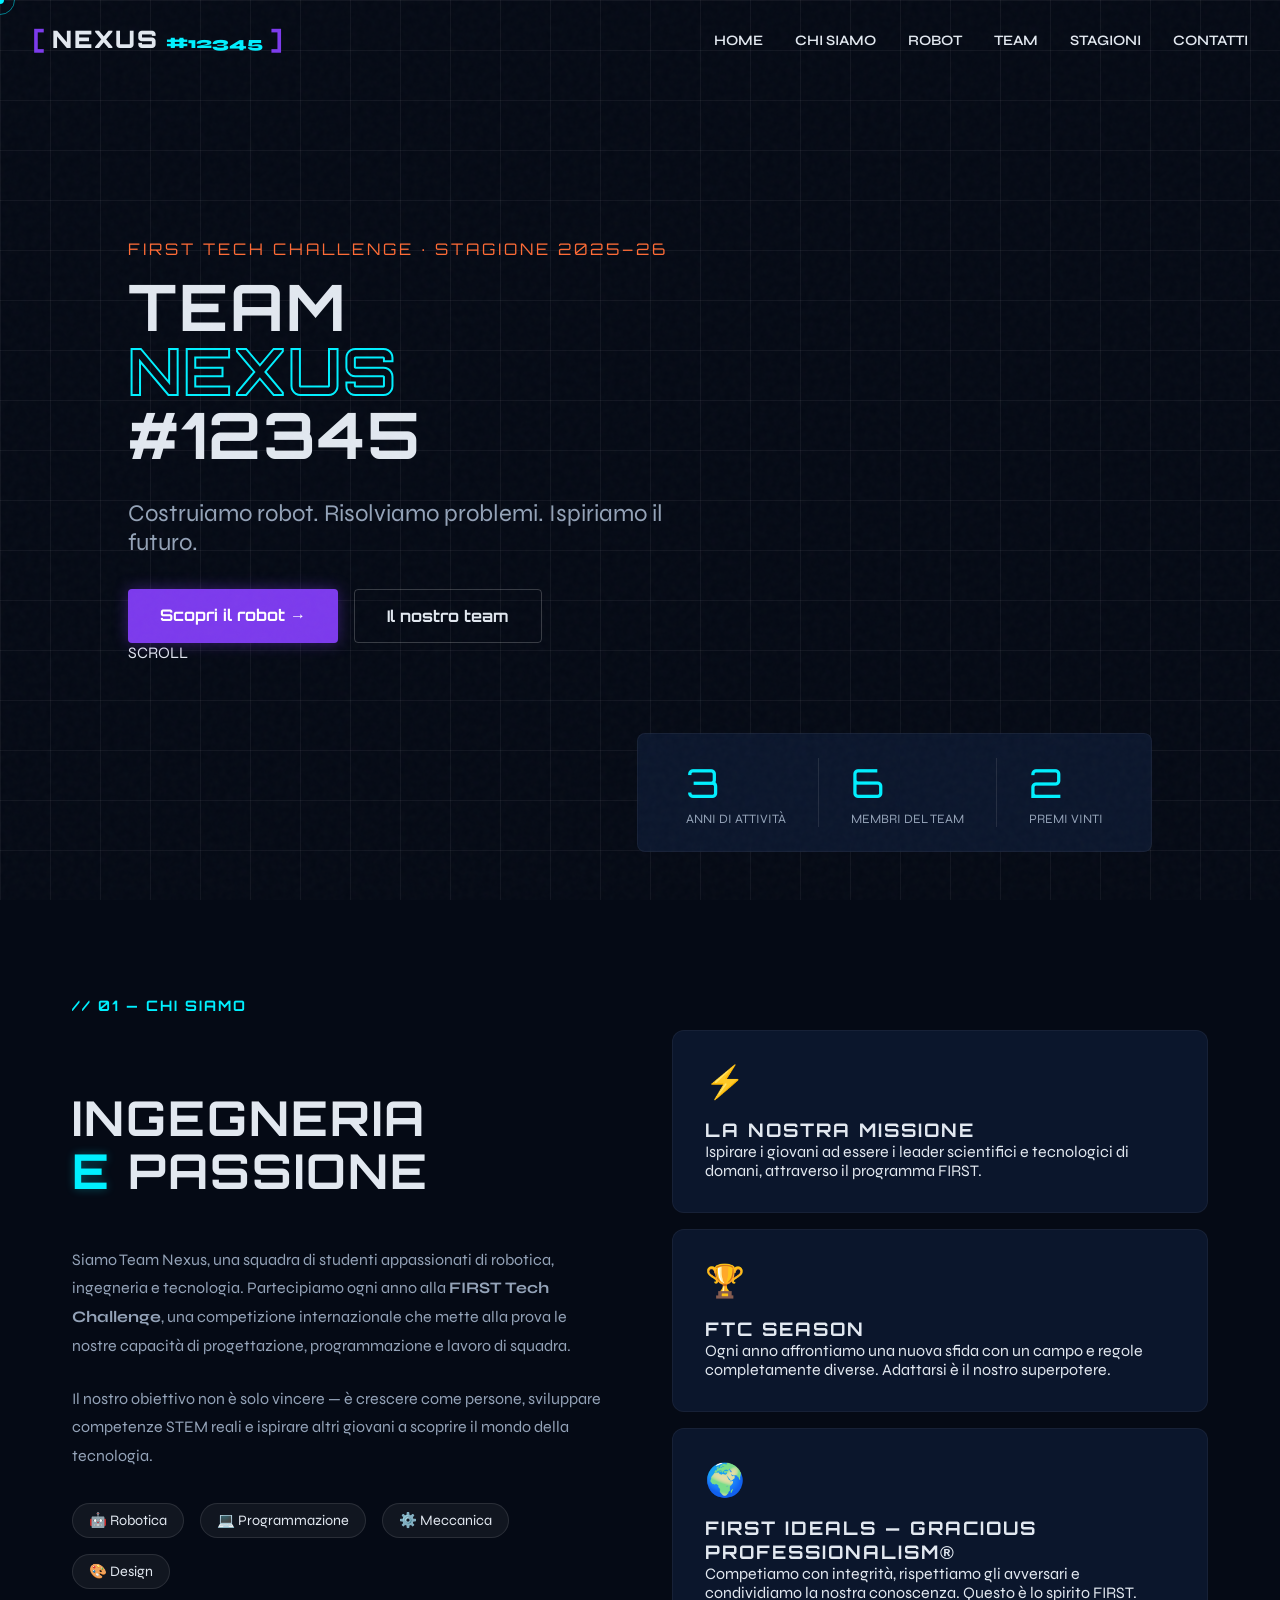
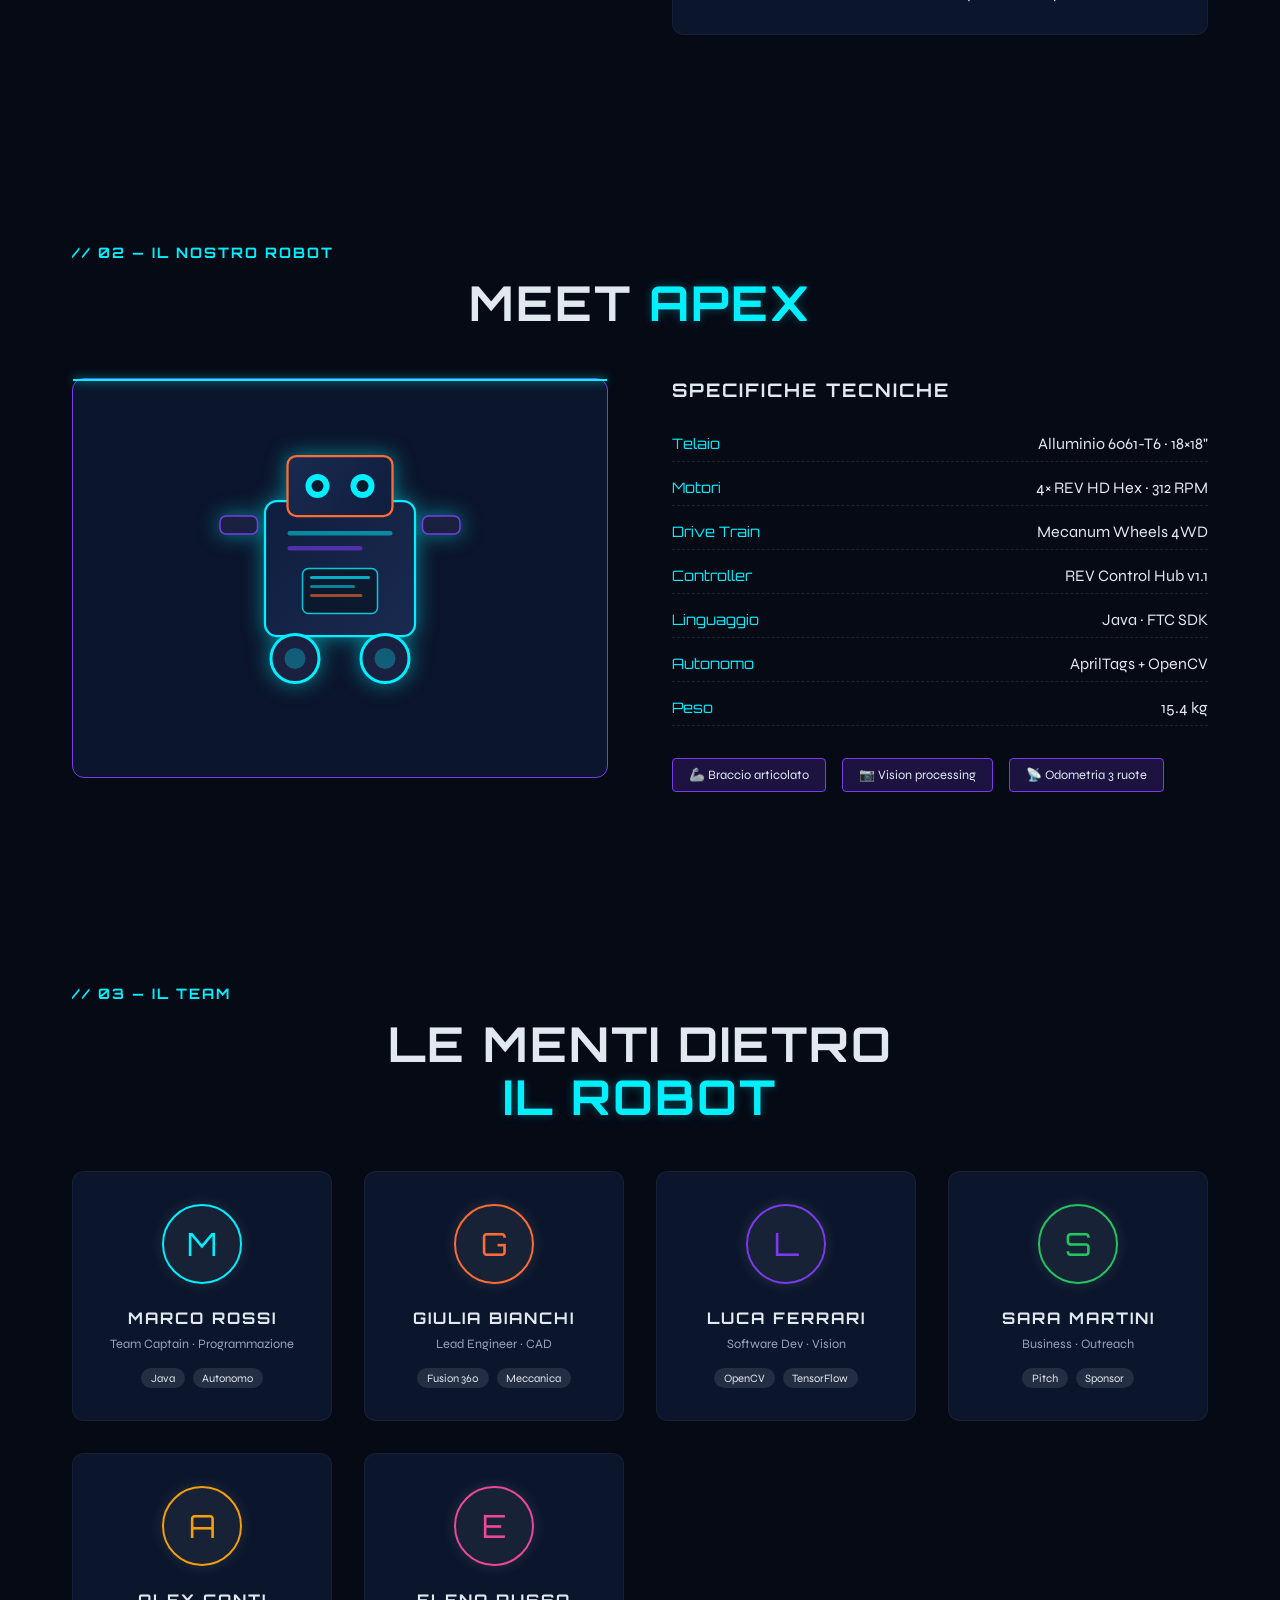
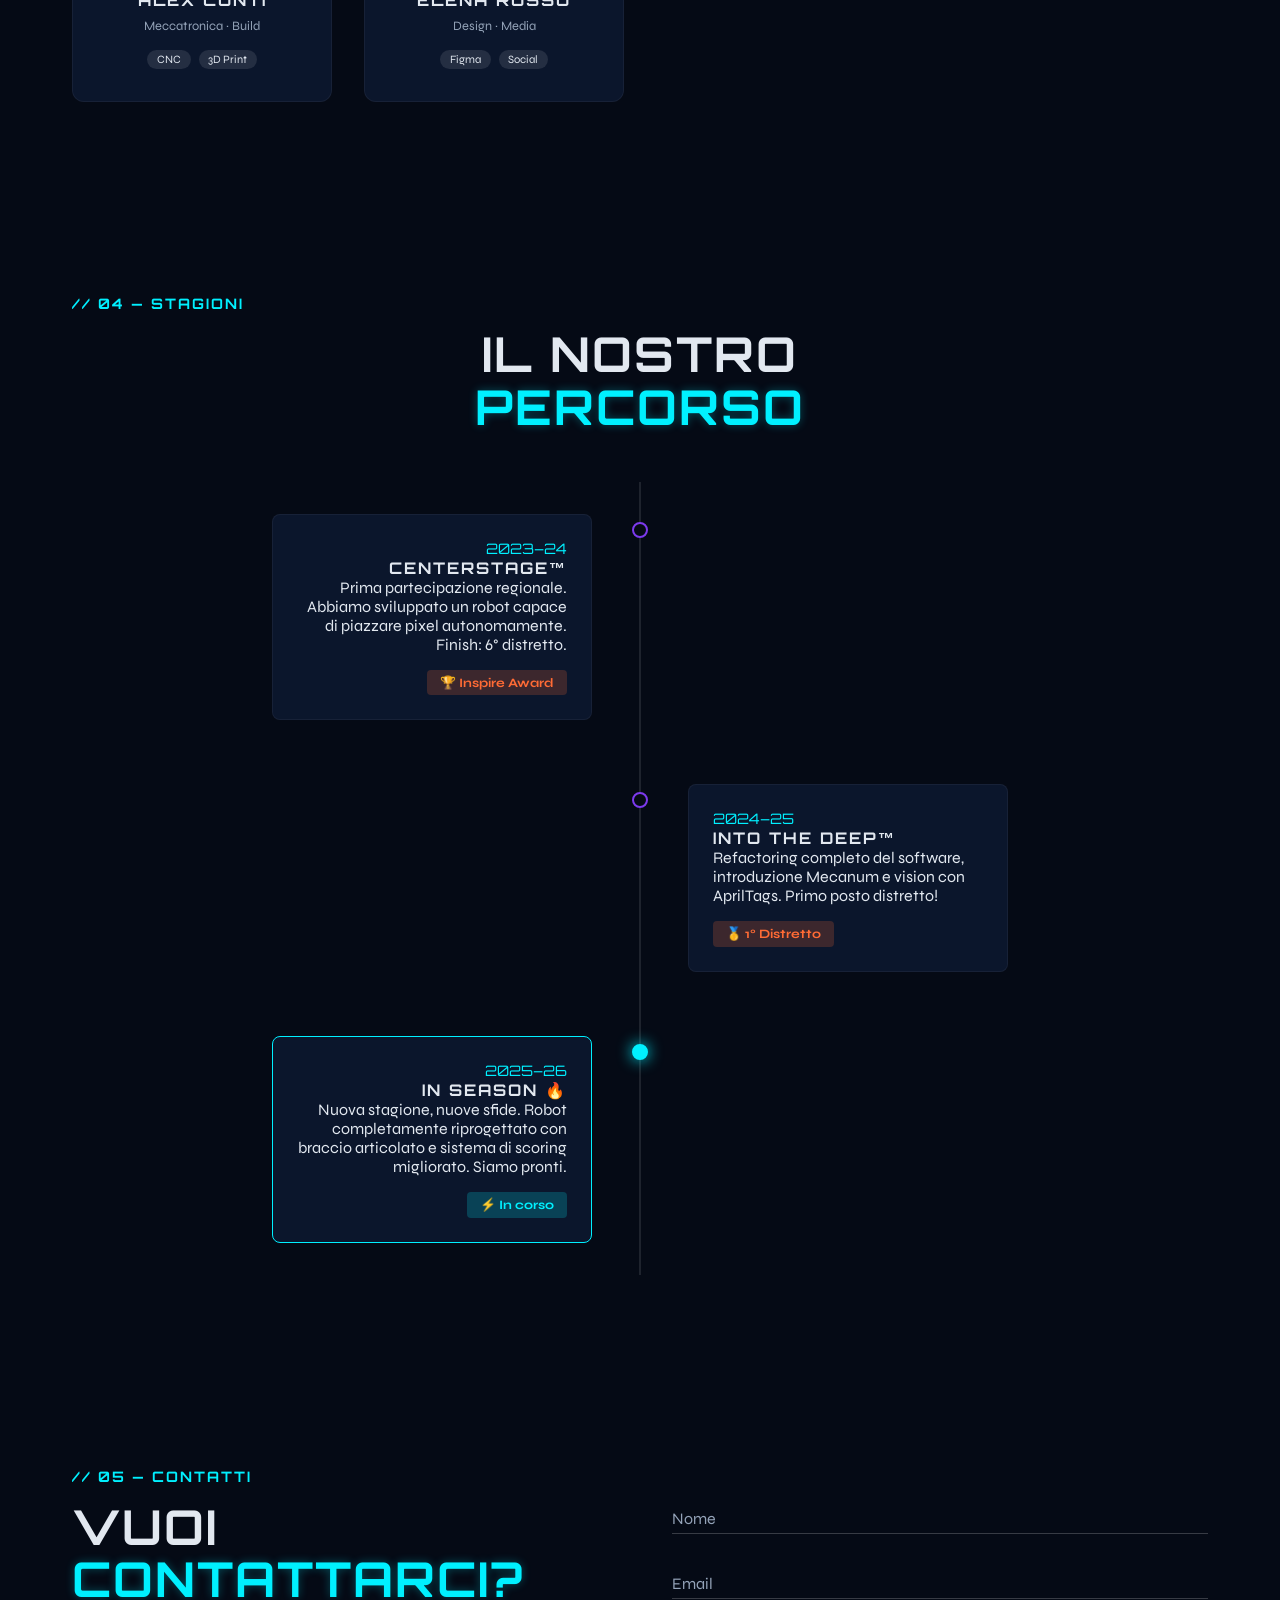
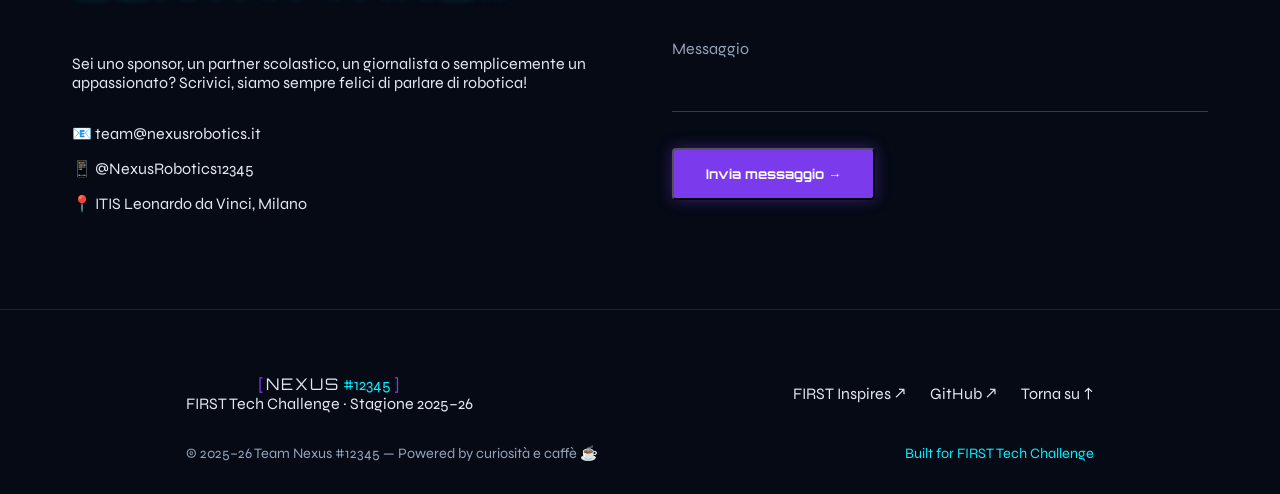
==== PAGES/index.html @ ba58156e "Luca suca" ====
<!DOCTYPE html>
<html lang="it">
<head>
  <meta charset="UTF-8" />
  <meta name="viewport" content="width=device-width, initial-scale=1.0" />
  <title>Team #25074 | Tech it ISII — FIRST Tech Challenge</title>
  <link rel="stylesheet" href="../STYLE/style.css" />
  <link href="https://fonts.googleapis.com/css2?family=Orbitron:wght@400;700;900&family=Syne:wght@400;500;700&display=swap" rel="stylesheet" />
</head>
<body>

  <!-- CURSOR FOLLOWER -->
  <div class="cursor-dot" id="cursorDot"></div>
  <div class="cursor-ring" id="cursorRing"></div>

  <!-- NOISE OVERLAY -->
  <div class="noise-overlay"></div>

  <!-- NAV -->
  <nav class="navbar" id="navbar">
    <div class="nav-logo">
      <span class="logo-bracket">[</span>
      <span class="logo-text">NEXUS</span>
      <span class="logo-num">#12345</span>
      <span class="logo-bracket">]</span>
    </div>
    <ul class="nav-links">
      <li><a href="#hero" class="nav-link" data-text="HOME">HOME</a></li>
      <li><a href="#about" class="nav-link" data-text="CHI SIAMO">CHI SIAMO</a></li>
      <li><a href="#robot" class="nav-link" data-text="ROBOT">ROBOT</a></li>
      <li><a href="#team" class="nav-link" data-text="TEAM">TEAM</a></li>
      <li><a href="#stagioni" class="nav-link" data-text="STAGIONI">STAGIONI</a></li>
      <li><a href="#contatti" class="nav-link cta-nav" data-text="CONTATTI">CONTATTI</a></li>
    </ul>
    <button class="nav-toggle" id="navToggle" aria-label="Menu">
      <span></span><span></span><span></span>
    </button>
  </nav>

  <!-- HERO -->
  <section class="hero" id="hero">
    <div class="hero-grid-overlay"></div>
    <div class="hero-content">
      <div class="hero-tag animate-in" style="--delay:0.1s">FIRST TECH CHALLENGE · STAGIONE 2025–26</div>
      <h1 class="hero-title animate-in" style="--delay:0.25s">
        <span class="hero-line">TEAM</span>
        <span class="hero-line accent">NEXUS</span>
        <span class="hero-line">#12345</span>
      </h1>
      <p class="hero-sub animate-in" style="--delay:0.45s">
        Costruiamo robot. Risolviamo problemi. Ispiriamo il futuro.
      </p>
      <div class="hero-cta animate-in" style="--delay:0.6s">
        <a href="#robot" class="btn btn-primary">Scopri il robot →</a>
        <a href="#team" class="btn btn-ghost">Il nostro team</a>
      </div>
    </div>
    <div class="hero-stats animate-in" style="--delay:0.75s">
      <div class="stat">
        <span class="stat-num" data-target="5">0</span>
        <span class="stat-label">Anni di attività</span>
      </div>
      <div class="stat-divider"></div>
      <div class="stat">
        <span class="stat-num" data-target="12">0</span>
        <span class="stat-label">Membri del team</span>
      </div>
      <div class="stat-divider"></div>
      <div class="stat">
        <span class="stat-num" data-target="3">0</span>
        <span class="stat-label">Premi vinti</span>
      </div>
    </div>
    <div class="hero-scroll-hint">
      <span>SCROLL</span>
      <div class="scroll-line"></div>
    </div>
  </section>

  <!-- ABOUT -->
  <section class="about section" id="about">
    <div class="container">
      <div class="section-label">// 01 — CHI SIAMO</div>
      <div class="about-grid">
        <div class="about-text">
          <h2 class="section-title">Ingegneria<br><em>e</em> passione</h2>
          <p>Siamo Team Nexus, una squadra di studenti appassionati di robotica, ingegneria e tecnologia. 
          Partecipiamo ogni anno alla <strong>FIRST Tech Challenge</strong>, una competizione internazionale che mette alla prova 
          le nostre capacità di progettazione, programmazione e lavoro di squadra.</p>
          <p>Il nostro obiettivo non è solo vincere — è crescere come persone, sviluppare competenze STEM 
          reali e ispirare altri giovani a scoprire il mondo della tecnologia.</p>
          <div class="about-badges">
            <span class="badge">🤖 Robotica</span>
            <span class="badge">💻 Programmazione</span>
            <span class="badge">⚙️ Meccanica</span>
            <span class="badge">🎨 Design</span>
          </div>
        </div>
        <div class="about-visual">
          <div class="about-card" data-tilt>
            <div class="about-card-inner">
              <div class="card-icon">⚡</div>
              <h3>La nostra missione</h3>
              <p>Ispirare i giovani ad essere i leader scientifici e tecnologici di domani, attraverso il programma FIRST.</p>
            </div>
          </div>
          <div class="about-card" data-tilt>
            <div class="about-card-inner">
              <div class="card-icon">🏆</div>
              <h3>FTC Season</h3>
              <p>Ogni anno affrontiamo una nuova sfida con un campo e regole completamente diverse. Adattarsi è il nostro superpotere.</p>
            </div>
          </div>
          <div class="about-card about-card-wide" data-tilt>
            <div class="about-card-inner">
              <div class="card-icon">🌍</div>
              <h3>FIRST Ideals — Gracious Professionalism®</h3>
              <p>Competiamo con integrità, rispettiamo gli avversari e condividiamo la nostra conoscenza. Questo è lo spirito FIRST.</p>
            </div>
          </div>
        </div>
      </div>
    </div>
  </section>

  <!-- ROBOT -->
  <section class="robot section" id="robot">
    <div class="container">
      <div class="section-label">// 02 — IL NOSTRO ROBOT</div>
      <h2 class="section-title center">
        Meet <em>APEX</em>
      </h2>
      <div class="robot-showcase">
        <div class="robot-display">
          <div class="robot-frame">
            <div class="robot-placeholder">
              <div class="robot-svg-wrapper">
                <svg viewBox="0 0 200 220" fill="none" xmlns="http://www.w3.org/2000/svg" class="robot-svg">
                  <!-- Body -->
                  <rect x="50" y="60" width="100" height="90" rx="8" fill="url(#bodyGrad)" stroke="#00f0ff" stroke-width="1.5"/>
                  <!-- Head -->
                  <rect x="65" y="30" width="70" height="40" rx="6" fill="url(#headGrad)" stroke="#ff6b35" stroke-width="1.5"/>
                  <!-- Eyes -->
                  <circle cx="85" cy="50" r="8" fill="#00f0ff" class="robot-eye"/>
                  <circle cx="115" cy="50" r="8" fill="#00f0ff" class="robot-eye"/>
                  <circle cx="85" cy="50" r="4" fill="#001a2e"/>
                  <circle cx="115" cy="50" r="4" fill="#001a2e"/>
                  <!-- Arms -->
                  <rect x="20" y="70" width="25" height="12" rx="4" fill="#1a2040" stroke="#7c3aed" stroke-width="1"/>
                  <rect x="155" y="70" width="25" height="12" rx="4" fill="#1a2040" stroke="#7c3aed" stroke-width="1"/>
                  <!-- Wheels -->
                  <circle cx="70" cy="165" r="16" fill="#1a2040" stroke="#00f0ff" stroke-width="2"/>
                  <circle cx="130" cy="165" r="16" fill="#1a2040" stroke="#00f0ff" stroke-width="2"/>
                  <circle cx="70" cy="165" r="7" fill="#00f0ff" opacity="0.3"/>
                  <circle cx="130" cy="165" r="7" fill="#00f0ff" opacity="0.3"/>
                  <!-- Body details -->
                  <rect x="65" y="80" width="70" height="3" rx="1.5" fill="#00f0ff" opacity="0.5"/>
                  <rect x="65" y="90" width="50" height="3" rx="1.5" fill="#7c3aed" opacity="0.6"/>
                  <rect x="75" y="105" width="50" height="30" rx="4" fill="#0a1628" stroke="#00f0ff" stroke-width="1" opacity="0.8"/>
                  <!-- Screen lines -->
                  <rect x="80" y="110" width="40" height="2" rx="1" fill="#00f0ff" opacity="0.7"/>
                  <rect x="80" y="116" width="30" height="2" rx="1" fill="#00f0ff" opacity="0.5"/>
                  <rect x="80" y="122" width="35" height="2" rx="1" fill="#ff6b35" opacity="0.6"/>
                  <defs>
                    <linearGradient id="bodyGrad" x1="50" y1="60" x2="150" y2="150" gradientUnits="userSpaceOnUse">
                      <stop stop-color="#0f1e3d"/>
                      <stop offset="1" stop-color="#1a2a50"/>
                    </linearGradient>
                    <linearGradient id="headGrad" x1="65" y1="30" x2="135" y2="70" gradientUnits="userSpaceOnUse">
                      <stop stop-color="#1a2a50"/>
                      <stop offset="1" stop-color="#0f1e3d"/>
                    </linearGradient>
                  </defs>
                </svg>
              </div>
              <div class="robot-scan-line"></div>
            </div>
            <div class="robot-glow"></div>
          </div>
        </div>
        <div class="robot-specs">
          <h3 class="specs-title">Specifiche tecniche</h3>
          <div class="spec-list">
            <div class="spec-item">
              <span class="spec-key">Telaio</span>
              <span class="spec-val">Alluminio 6061-T6 · 18×18"</span>
            </div>
            <div class="spec-item">
              <span class="spec-key">Motori</span>
              <span class="spec-val">4× REV HD Hex · 312 RPM</span>
            </div>
            <div class="spec-item">
              <span class="spec-key">Drive Train</span>
              <span class="spec-val">Mecanum Wheels 4WD</span>
            </div>
            <div class="spec-item">
              <span class="spec-key">Controller</span>
              <span class="spec-val">REV Control Hub v1.1</span>
            </div>
            <div class="spec-item">
              <span class="spec-key">Linguaggio</span>
              <span class="spec-val">Java · FTC SDK</span>
            </div>
            <div class="spec-item">
              <span class="spec-key">Autonomo</span>
              <span class="spec-val">AprilTags + OpenCV</span>
            </div>
            <div class="spec-item">
              <span class="spec-key">Peso</span>
              <span class="spec-val">15.4 kg</span>
            </div>
          </div>
          <div class="robot-sub-features">
            <div class="feature-pill">🦾 Braccio articolato</div>
            <div class="feature-pill">📷 Vision processing</div>
            <div class="feature-pill">📡 Odometria 3 ruote</div>
          </div>
        </div>
      </div>
    </div>
  </section>

  <!-- TEAM -->
  <section class="team section" id="team">
    <div class="container">
      <div class="section-label">// 03 — IL TEAM</div>
      <h2 class="section-title center">Le menti dietro<br><em>il robot</em></h2>
      <div class="team-grid">
        <div class="member-card" data-tilt>
          <div class="member-avatar" style="--c:#00f0ff">M</div>
          <h4 class="member-name">Marco Rossi</h4>
          <span class="member-role">Team Captain · Programmazione</span>
          <div class="member-skills">
            <span>Java</span><span>Autonomo</span>
          </div>
        </div>
        <div class="member-card" data-tilt>
          <div class="member-avatar" style="--c:#ff6b35">G</div>
          <h4 class="member-name">Giulia Bianchi</h4>
          <span class="member-role">Lead Engineer · CAD</span>
          <div class="member-skills">
            <span>Fusion 360</span><span>Meccanica</span>
          </div>
        </div>
        <div class="member-card" data-tilt>
          <div class="member-avatar" style="--c:#7c3aed">L</div>
          <h4 class="member-name">Luca Ferrari</h4>
          <span class="member-role">Software Dev · Vision</span>
          <div class="member-skills">
            <span>OpenCV</span><span>TensorFlow</span>
          </div>
        </div>
        <div class="member-card" data-tilt>
          <div class="member-avatar" style="--c:#22c55e">S</div>
          <h4 class="member-name">Sara Martini</h4>
          <span class="member-role">Business · Outreach</span>
          <div class="member-skills">
            <span>Pitch</span><span>Sponsor</span>
          </div>
        </div>
        <div class="member-card" data-tilt>
          <div class="member-avatar" style="--c:#f59e0b">A</div>
          <h4 class="member-name">Alex Conti</h4>
          <span class="member-role">Meccatronica · Build</span>
          <div class="member-skills">
            <span>CNC</span><span>3D Print</span>
          </div>
        </div>
        <div class="member-card" data-tilt>
          <div class="member-avatar" style="--c:#ec4899">E</div>
          <h4 class="member-name">Elena Russo</h4>
          <span class="member-role">Design · Media</span>
          <div class="member-skills">
            <span>Figma</span><span>Social</span>
          </div>
        </div>
      </div>
    </div>
  </section>

  <!-- STAGIONI -->
  <section class="stagioni section" id="stagioni">
    <div class="container">
      <div class="section-label">// 04 — STAGIONI</div>
      <h2 class="section-title center">Il nostro<br><em>percorso</em></h2>
      <div class="timeline">
        <div class="timeline-item" data-side="left">
          <div class="timeline-dot"></div>
          <div class="timeline-card">
            <span class="tl-year">2023–24</span>
            <h4>CENTERSTAGE™</h4>
            <p>Prima partecipazione regionale. Abbiamo sviluppato un robot capace di piazzare pixel autonomamente. Finish: 6° distretto.</p>
            <div class="tl-badge win">🏆 Inspire Award</div>
          </div>
        </div>
        <div class="timeline-item" data-side="right">
          <div class="timeline-dot"></div>
          <div class="timeline-card">
            <span class="tl-year">2024–25</span>
            <h4>INTO THE DEEP™</h4>
            <p>Refactoring completo del software, introduzione Mecanum e vision con AprilTags. Primo posto distretto!</p>
            <div class="tl-badge win">🥇 1° Distretto</div>
          </div>
        </div>
        <div class="timeline-item" data-side="left">
          <div class="timeline-dot active"></div>
          <div class="timeline-card active">
            <span class="tl-year">2025–26</span>
            <h4>IN SEASON 🔥</h4>
            <p>Nuova stagione, nuove sfide. Robot completamente riprogettato con braccio articolato e sistema di scoring migliorato. Siamo pronti.</p>
            <div class="tl-badge current">⚡ In corso</div>
          </div>
        </div>
      </div>
    </div>
  </section>

  <!-- CONTATTI -->
  <section class="contatti section" id="contatti">
    <div class="container">
      <div class="section-label">// 05 — CONTATTI</div>
      <div class="contatti-grid">
        <div class="contatti-text">
          <h2 class="section-title">Vuoi<br><em>contattarci?</em></h2>
          <p>Sei uno sponsor, un partner scolastico, un giornalista o semplicemente un appassionato? Scrivici, siamo sempre felici di parlare di robotica!</p>
          <div class="contact-info">
            <div class="contact-item">
              <span class="contact-icon">📧</span>
              <a href="mailto:team@nexusrobotics.it">team@nexusrobotics.it</a>
            </div>
            <div class="contact-item">
              <span class="contact-icon">📱</span>
              <a href="#">@NexusRobotics12345</a>
            </div>
            <div class="contact-item">
              <span class="contact-icon">📍</span>
              <span>ITIS Leonardo da Vinci, Milano</span>
            </div>
          </div>
        </div>
        <form class="contact-form" id="contactForm" novalidate>
          <div class="form-group">
            <input type="text" id="nome" required />
            <label for="nome">Nome</label>
          </div>
          <div class="form-group">
            <input type="email" id="email" required />
            <label for="email">Email</label>
          </div>
          <div class="form-group">
            <textarea id="messaggio" rows="4" required></textarea>
            <label for="messaggio">Messaggio</label>
          </div>
          <button type="submit" class="btn btn-primary btn-full">
            <span class="btn-text">Invia messaggio →</span>
            <span class="btn-loading">⏳ Invio...</span>
          </button>
          <div class="form-success" id="formSuccess">
            ✅ Messaggio inviato! Ti risponderemo presto.
          </div>
        </form>
      </div>
    </div>
  </section>

  <!-- FOOTER -->
  <footer class="footer">
    <div class="container">
      <div class="footer-top">
        <div class="footer-brand">
          <span class="logo-bracket">[</span>
          <span class="logo-text">NEXUS</span>
          <span class="logo-num">#12345</span>
          <span class="logo-bracket">]</span>
          <p>FIRST Tech Challenge · Stagione 2025–26</p>
        </div>
        <div class="footer-links">
          <a href="https://www.firstinspires.org" target="_blank" rel="noopener">FIRST Inspires ↗</a>
          <a href="https://github.com/NexusRobotics12345" target="_blank" rel="noopener">GitHub ↗</a>
          <a href="#hero">Torna su ↑</a>
        </div>
      </div>
      <div class="footer-bottom">
        <span>© 2025–26 Team Nexus #12345 — Powered by curiosità e caffè ☕</span>
        <span class="footer-ftc">Built for FIRST Tech Challenge</span>
      </div>
    </div>
  </footer>

  <script src="../SCRIPT/script.js"></script>
</body>
</html>
---- STYLE/style.css ----
/* =========================================
   VARIABILI E RESET
   ========================================= */
:root {
  /* Colori principali */
  --bg-dark: #050a15;
  --bg-panel: rgba(15, 30, 61, 0.6);
  --text-main: #e2e8f0;
  --text-muted: #94a3b8;
  
  /* Colori Neon / Accenti */
  --cyan: #00f0ff;
  --purple: #7c3aed;
  --orange: #ff6b35;
  --green: #22c55e;
  
  /* Font */
  --font-display: 'Orbitron', sans-serif;
  --font-body: 'Syne', sans-serif;
  
  /* Transizioni */
  --transition: all 0.3s ease;
}

* {
  margin: 0;
  padding: 0;
  box-sizing: border-box;
  cursor: none; /* Nascondiamo il cursore di default per usare il nostro */
}

html {
  scroll-behavior: smooth;
  background-color: var(--bg-dark);
  color: var(--text-main);
  font-family: var(--font-body);
  overflow-x: hidden;
}

/* Scrollbar personalizzata */
::-webkit-scrollbar { width: 8px; }
::-webkit-scrollbar-track { background: var(--bg-dark); }
::-webkit-scrollbar-thumb { background: var(--purple); border-radius: 4px; }

/* =========================================
   CURSORE E NOISE OVERLAY
   ========================================= */
.cursor-dot, .cursor-ring {
  position: fixed;
  top: 0; left: 0;
  transform: translate(-50%, -50%);
  border-radius: 50%;
  pointer-events: none;
  z-index: 9999;
}

.cursor-dot {
  width: 8px; height: 8px;
  background-color: var(--cyan);
  transition: transform 0.1s ease-out;
}

.cursor-ring {
  width: 30px; height: 30px;
  border: 1px solid rgba(0, 240, 255, 0.5);
  transition: transform 0.2s ease-out, width 0.2s, height 0.2s;
}

.cursor-hover .cursor-ring {
  width: 50px; height: 50px;
  background-color: rgba(0, 240, 255, 0.1);
  border-color: var(--cyan);
}

.noise-overlay {
  position: fixed;
  top: 0; left: 0; width: 100%; height: 100%;
  pointer-events: none;
  z-index: 9998;
  opacity: 0.03;
  background: url('data:image/svg+xml;utf8,%3Csvg viewBox="0 0 200 200" xmlns="http://www.w3.org/2000/svg"%3E%3Cfilter id="noiseFilter"%3E%3CfeTurbulence type="fractalNoise" baseFrequency="0.65" numOctaves="3" stitchTiles="stitch"/%3E%3C/filter%3E%3Crect width="100%25" height="100%25" filter="url(%23noiseFilter)"/%3E%3C/svg%3E');
}

/* =========================================
   TIPOGRAFIA E UTILITY
   ========================================= */
h1, h2, h3, h4, .logo-text, .section-label {
  font-family: var(--font-display);
  text-transform: uppercase;
  letter-spacing: 2px;
}

a { text-decoration: none; color: inherit; }
.container { max-width: 1200px; margin: 0 auto; padding: 0 2rem; }
.section { padding: 6rem 0; position: relative; }
.section-label { color: var(--cyan); margin-bottom: 1rem; font-weight: 700; font-size: 0.9rem; }
.section-title { font-size: 3rem; margin-bottom: 3rem; line-height: 1.1; }
.section-title.center { text-align: center; }
.section-title em { color: var(--cyan); font-style: normal; text-shadow: 0 0 10px rgba(0,240,255,0.3); }

/* =========================================
   NAVBAR
   ========================================= */
.navbar {
  position: fixed;
  top: 0; width: 100%;
  padding: 1.5rem 2rem;
  display: flex;
  justify-content: space-between;
  align-items: center;
  z-index: 1000;
  transition: var(--transition);
}

.navbar.scrolled {
  background: rgba(5, 10, 21, 0.8);
  backdrop-filter: blur(10px);
  padding: 1rem 2rem;
  border-bottom: 1px solid rgba(255,255,255,0.05);
}

.nav-logo { font-size: 1.5rem; font-weight: 900; }
.logo-bracket { color: var(--purple); }
.logo-num { color: var(--cyan); font-size: 1rem; }

.nav-links { display: flex; gap: 2rem; list-style: none; }
.nav-link { font-size: 0.9rem; font-weight: 600; position: relative; }
.nav-link::before {
  content: ''; position: absolute; bottom: -5px; left: 0;
  width: 0%; height: 2px; background: var(--cyan);
  transition: var(--transition);
}
.nav-link:hover::before { width: 100%; }

.nav-toggle {
  display: none; flex-direction: column; gap: 5px;
  background: none; border: none; cursor: none;
}
.nav-toggle span { width: 30px; height: 3px; background: white; transition: 0.3s; }

/* =========================================
   BOTTONI
   ========================================= */
.btn {
  display: inline-block; padding: 1rem 2rem;
  font-family: var(--font-display); font-weight: 700;
  border-radius: 4px; transition: var(--transition);
  position: relative; overflow: hidden;
}
.btn-primary {
  background: var(--purple); color: white;
  box-shadow: 0 0 15px rgba(124, 58, 237, 0.4);
}
.btn-primary:hover {
  background: transparent; box-shadow: 0 0 25px rgba(0, 240, 255, 0.6);
  border: 1px solid var(--cyan); color: var(--cyan);
}
.btn-ghost { border: 1px solid rgba(255,255,255,0.2); }
.btn-ghost:hover { border-color: var(--cyan); color: var(--cyan); }

/* =========================================
   HERO SECTION
   ========================================= */
.hero {
  min-height: 100vh; display: flex; flex-direction: column;
  justify-content: center; position: relative;
  padding: 0 10%;
}
.hero-grid-overlay {
  position: absolute; top: 0; left: 0; width: 100%; height: 100%;
  background-size: 50px 50px;
  background-image: linear-gradient(to right, rgba(255, 255, 255, 0.05) 1px, transparent 1px),
                    linear-gradient(to bottom, rgba(255, 255, 255, 0.05) 1px, transparent 1px);
  z-index: -1;
}
.hero-tag { color: var(--orange); font-family: var(--font-display); margin-bottom: 1rem; letter-spacing: 3px; }
.hero-title { font-size: 5vw; line-height: 1; display: flex; flex-direction: column; }
.hero-line.accent { color: transparent; -webkit-text-stroke: 2px var(--cyan); }
.hero-sub { font-size: 1.5rem; color: var(--text-muted); max-width: 600px; margin: 2rem 0; }
.hero-cta { display: flex; gap: 1rem; }

.hero-stats {
  position: absolute; bottom: 3rem; right: 10%;
  display: flex; gap: 2rem; background: var(--bg-panel);
  padding: 1.5rem 3rem; border-radius: 8px; backdrop-filter: blur(5px);
  border: 1px solid rgba(255,255,255,0.05);
}
.stat-num { display: block; font-size: 2.5rem; font-family: var(--font-display); color: var(--cyan); }
.stat-label { font-size: 0.8rem; color: var(--text-muted); text-transform: uppercase; }
.stat-divider { width: 1px; background: rgba(255,255,255,0.1); }

/* =========================================
   SEZIONI (ABOUT, ROBOT, TEAM)
   ========================================= */
.about-grid { display: grid; grid-template-columns: 1fr 1fr; gap: 4rem; align-items: center; }
.about-text p { margin-bottom: 1.5rem; line-height: 1.8; color: var(--text-muted); }
.about-badges { display: flex; gap: 1rem; flex-wrap: wrap; margin-top: 2rem; }
.badge { background: rgba(255,255,255,0.05); padding: 0.5rem 1rem; border-radius: 50px; font-size: 0.9rem; border: 1px solid rgba(255,255,255,0.1); }

.about-card { background: var(--bg-panel); padding: 2rem; border-radius: 12px; margin-bottom: 1rem; border: 1px solid rgba(255,255,255,0.05); transition: var(--transition); }
.about-card:hover { border-color: var(--cyan); box-shadow: 0 10px 30px rgba(0,240,255,0.1); }
.card-icon { font-size: 2rem; margin-bottom: 1rem; }

/* ROBOT SECTION */
.robot-showcase { display: grid; grid-template-columns: 1fr 1fr; gap: 4rem; }
.robot-frame { position: relative; background: var(--bg-panel); border-radius: 12px; padding: 2rem; border: 1px solid var(--purple); display: flex; justify-content: center; }
.robot-svg-wrapper { width: 100%; max-width: 300px; position: relative; z-index: 2; }
.robot-svg { width: 100%; height: auto; filter: drop-shadow(0 0 10px rgba(0,240,255,0.5)); }

/* Effetto Scanner sul Robot */
.robot-scan-line {
  position: absolute; top: 0; left: 0; width: 100%; height: 2px;
  background: var(--cyan); box-shadow: 0 0 10px var(--cyan);
  animation: scan 3s infinite linear; z-index: 3;
}
@keyframes scan { 0% { top: 0; opacity: 0; } 10% { opacity: 1; } 90% { opacity: 1; } 100% { top: 100%; opacity: 0; } }

.robot-specs .spec-list { display: grid; gap: 1rem; margin-top: 2rem; }
.spec-item { display: flex; justify-content: space-between; border-bottom: 1px dashed rgba(255,255,255,0.1); padding-bottom: 0.5rem; }
.spec-key { color: var(--cyan); font-family: var(--font-display); font-size: 0.9rem; }
.spec-val { color: var(--text-main); }
.robot-sub-features { display: flex; gap: 1rem; margin-top: 2rem; flex-wrap: wrap; }
.feature-pill { background: rgba(124, 58, 237, 0.2); border: 1px solid var(--purple); padding: 0.5rem 1rem; border-radius: 4px; font-size: 0.8rem; }

/* TEAM SECTION */
.team-grid { display: grid; grid-template-columns: repeat(auto-fit, minmax(250px, 1fr)); gap: 2rem; }
.member-card { background: var(--bg-panel); padding: 2rem; border-radius: 12px; text-align: center; border: 1px solid rgba(255,255,255,0.05); }
.member-avatar { width: 80px; height: 80px; margin: 0 auto 1.5rem; background: rgba(255,255,255,0.05); border-radius: 50%; display: flex; align-items: center; justify-content: center; font-size: 2rem; font-family: var(--font-display); border: 2px solid var(--c); color: var(--c); box-shadow: 0 0 15px rgba(255,255,255,0.1); }
.member-role { display: block; font-size: 0.8rem; color: var(--text-muted); margin: 0.5rem 0 1rem; }
.member-skills { display: flex; justify-content: center; gap: 0.5rem; }
.member-skills span { font-size: 0.7rem; padding: 0.2rem 0.6rem; background: rgba(255,255,255,0.1); border-radius: 50px; }

/* TIMELINE */
.timeline { position: relative; max-width: 800px; margin: 0 auto; }
.timeline::before { content: ''; position: absolute; left: 50%; top: 0; width: 2px; height: 100%; background: rgba(255,255,255,0.1); transform: translateX(-50%); }
.timeline-item { width: 50%; padding: 2rem; position: relative; }
.timeline-item[data-side="left"] { left: 0; text-align: right; padding-right: 3rem; }
.timeline-item[data-side="right"] { left: 50%; text-align: left; padding-left: 3rem; }
.timeline-dot { position: absolute; top: 2.5rem; width: 16px; height: 16px; background: var(--bg-dark); border: 2px solid var(--purple); border-radius: 50%; z-index: 2; }
.timeline-item[data-side="left"] .timeline-dot { right: -8px; }
.timeline-item[data-side="right"] .timeline-dot { left: -8px; }
.timeline-dot.active { background: var(--cyan); border-color: var(--cyan); box-shadow: 0 0 15px var(--cyan); }
.timeline-card { background: var(--bg-panel); padding: 1.5rem; border-radius: 8px; border: 1px solid rgba(255,255,255,0.05); }
.timeline-card.active { border-color: var(--cyan); }
.tl-year { color: var(--cyan); font-family: var(--font-display); font-size: 0.9rem; }
.tl-badge { display: inline-block; margin-top: 1rem; padding: 0.3rem 0.8rem; border-radius: 4px; font-size: 0.8rem; font-weight: bold; }
.tl-badge.win { background: rgba(255, 107, 53, 0.2); color: var(--orange); }
.tl-badge.current { background: rgba(0, 240, 255, 0.2); color: var(--cyan); }

/* CONTATTI & FORM */
.contatti-grid { display: grid; grid-template-columns: 1fr 1fr; gap: 4rem; }
.contact-info { margin-top: 2rem; display: flex; flex-direction: column; gap: 1rem; }
.form-group { position: relative; margin-bottom: 2rem; }
.form-group input, .form-group textarea { width: 100%; background: transparent; border: none; border-bottom: 1px solid rgba(255,255,255,0.2); color: white; padding: 0.5rem 0; font-family: var(--font-body); resize: none; }
.form-group input:focus, .form-group textarea:focus { outline: none; border-color: var(--cyan); }
.form-group label { position: absolute; top: 0.5rem; left: 0; color: var(--text-muted); transition: var(--transition); pointer-events: none; }
.form-group input:focus ~ label, .form-group input:valid ~ label, .form-group textarea:focus ~ label, .form-group textarea:valid ~ label { top: -1.5rem; font-size: 0.8rem; color: var(--cyan); }
.form-success { display: none; margin-top: 1rem; color: var(--green); background: rgba(34, 197, 94, 0.1); padding: 1rem; border-radius: 4px; }
.btn-loading { display: none; }
.is-loading .btn-text { display: none; }
.is-loading .btn-loading { display: inline; }

/* FOOTER */
.footer { border-top: 1px solid rgba(255,255,255,0.1); padding: 4rem 0 2rem; text-align: center; }
.footer-top { display: flex; justify-content: space-between; align-items: center; margin-bottom: 2rem; padding: 0 10%; }
.footer-links { display: flex; gap: 1.5rem; }
.footer-bottom { color: var(--text-muted); font-size: 0.9rem; display: flex; justify-content: space-between; padding: 0 10%; }
.footer-ftc { color: var(--cyan); }

/* =========================================
   ANIMAZIONI JS
   ========================================= */
.animate-in { opacity: 0; transform: translateY(30px); transition: opacity 0.8s ease, transform 0.8s ease; }
.animate-in.visible { opacity: 1; transform: translateY(0); }

/* =========================================
   RESPONSIVE
   ========================================= */
@media (max-width: 900px) {
  .nav-links { position: fixed; top: 0; right: -100%; height: 100vh; width: 70%; background: var(--bg-dark); flex-direction: column; justify-content: center; align-items: center; transition: 0.4s; }
  .nav-links.active { right: 0; border-left: 1px solid var(--cyan); }
  .nav-toggle { display: flex; z-index: 1001; }
  .hero-title { font-size: 3rem; }
  .hero-stats { position: relative; right: auto; bottom: auto; margin-top: 3rem; flex-direction: column; gap: 1rem; text-align: center; }
  .stat-divider { width: 100%; height: 1px; }
  .about-grid, .robot-showcase, .contatti-grid { grid-template-columns: 1fr; }
  .timeline::before { left: 30px; }
  .timeline-item { width: 100%; padding-left: 80px !important; text-align: left !important; }
  .timeline-item[data-side="left"], .timeline-item[data-side="right"] { left: 0; }
  .timeline-item[data-side="left"] .timeline-dot, .timeline-item[data-side="right"] .timeline-dot { left: 22px; right: auto; }
}

@media (pointer: coarse) {
  /* Disabilita il cursore personalizzato su touch screen */
  * { cursor: auto; }
  .cursor-dot, .cursor-ring { display: none; }
}
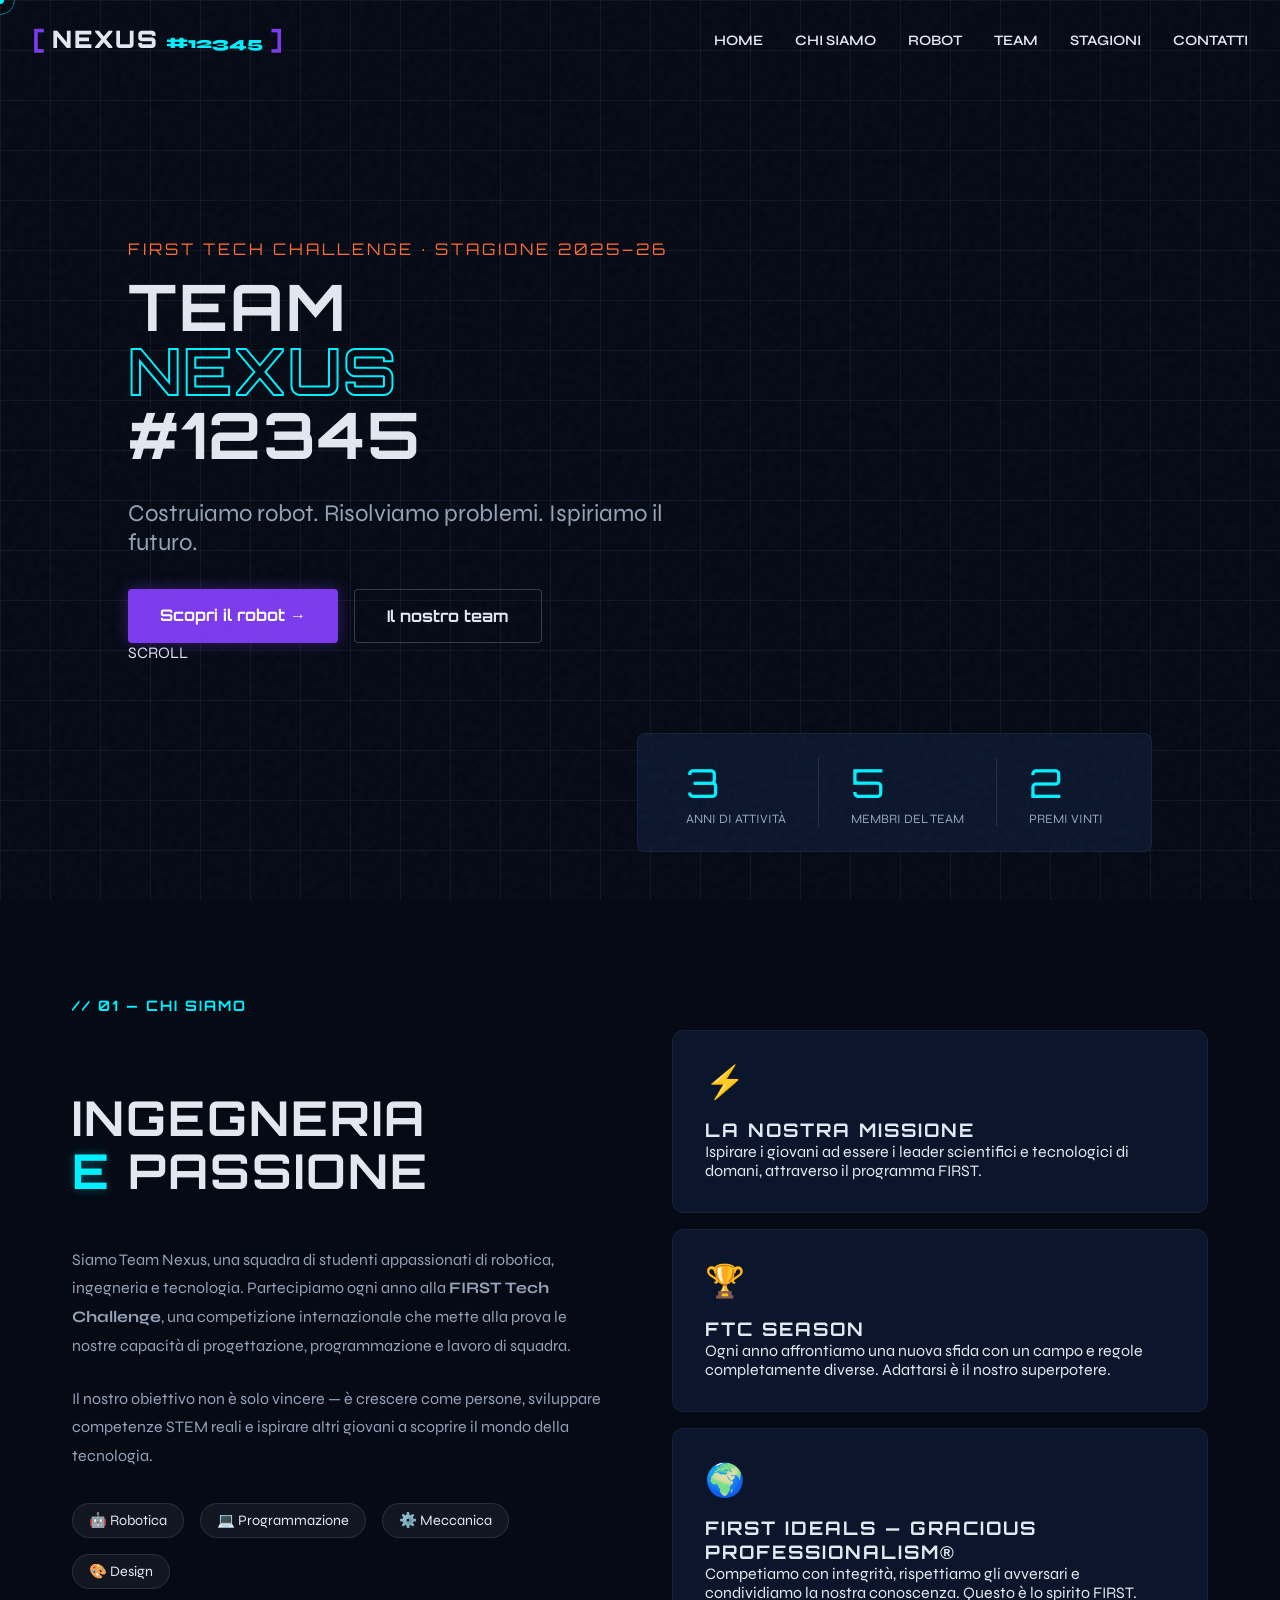
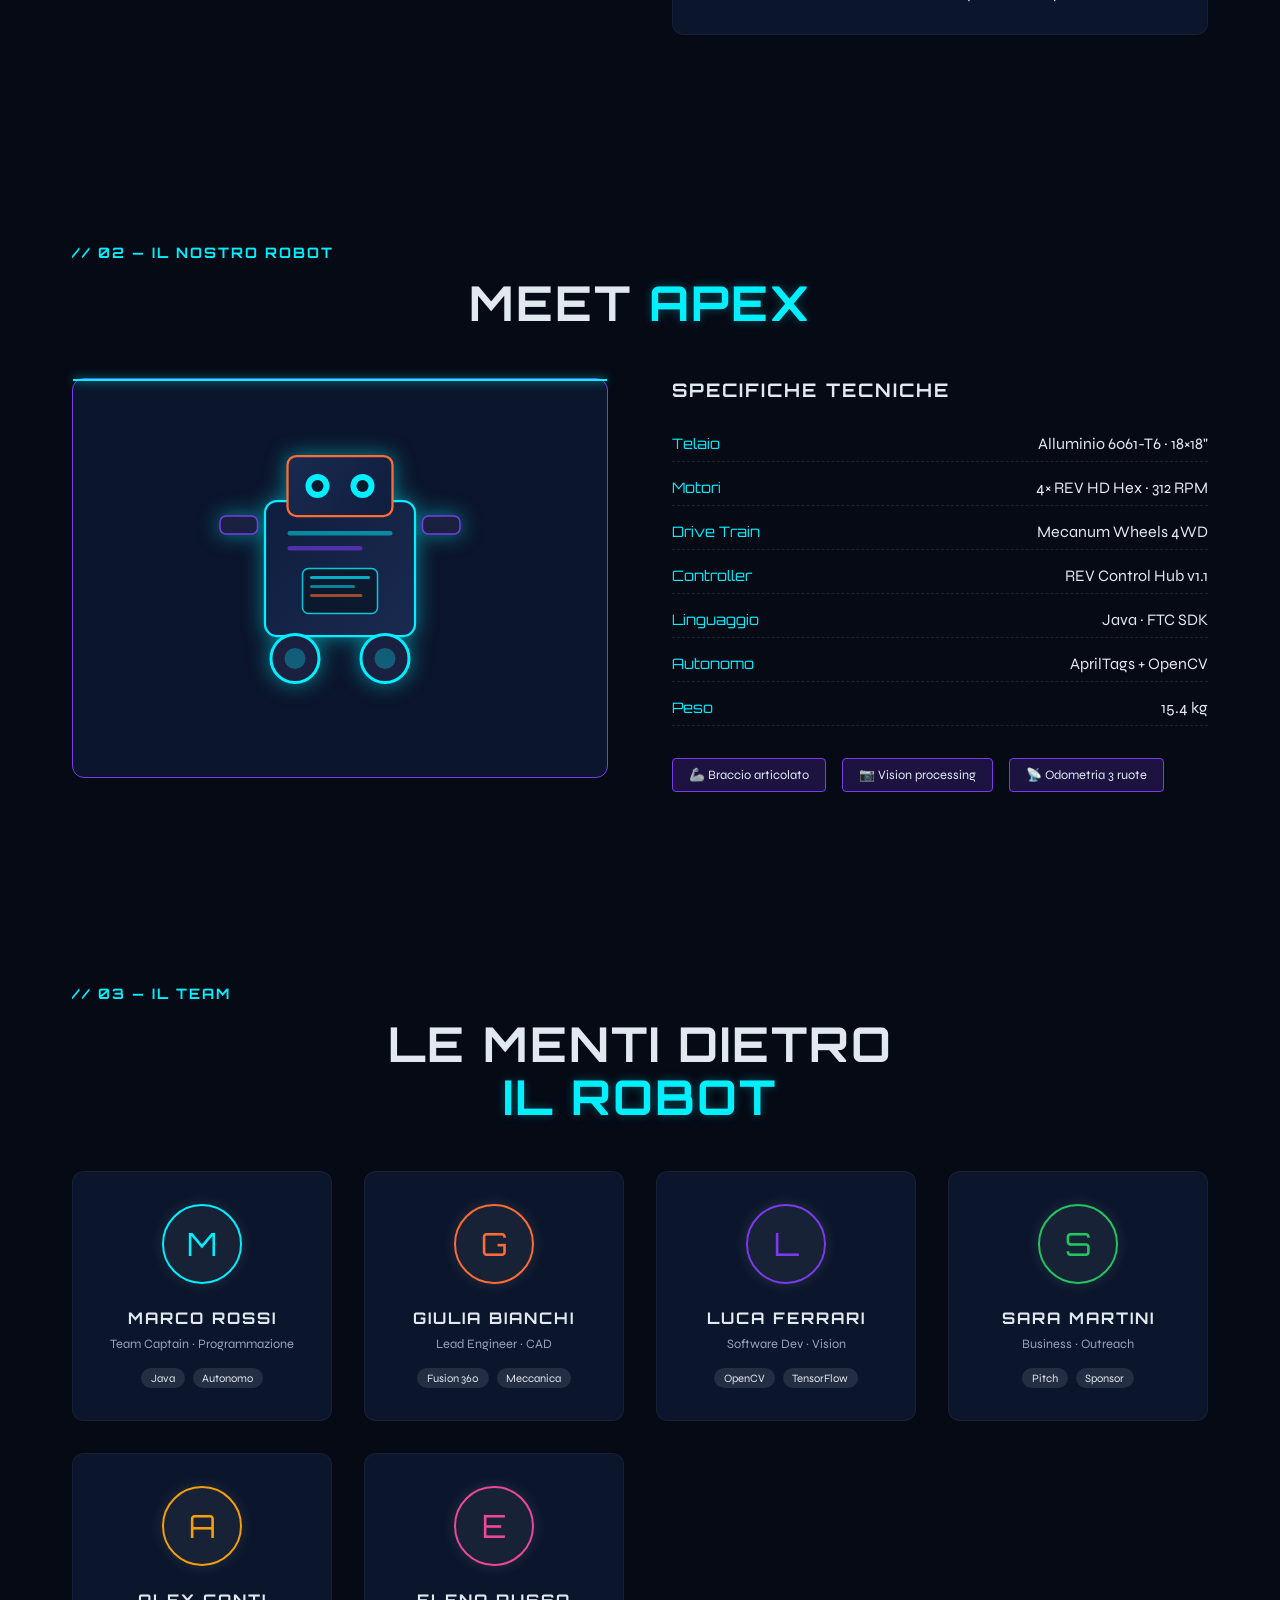
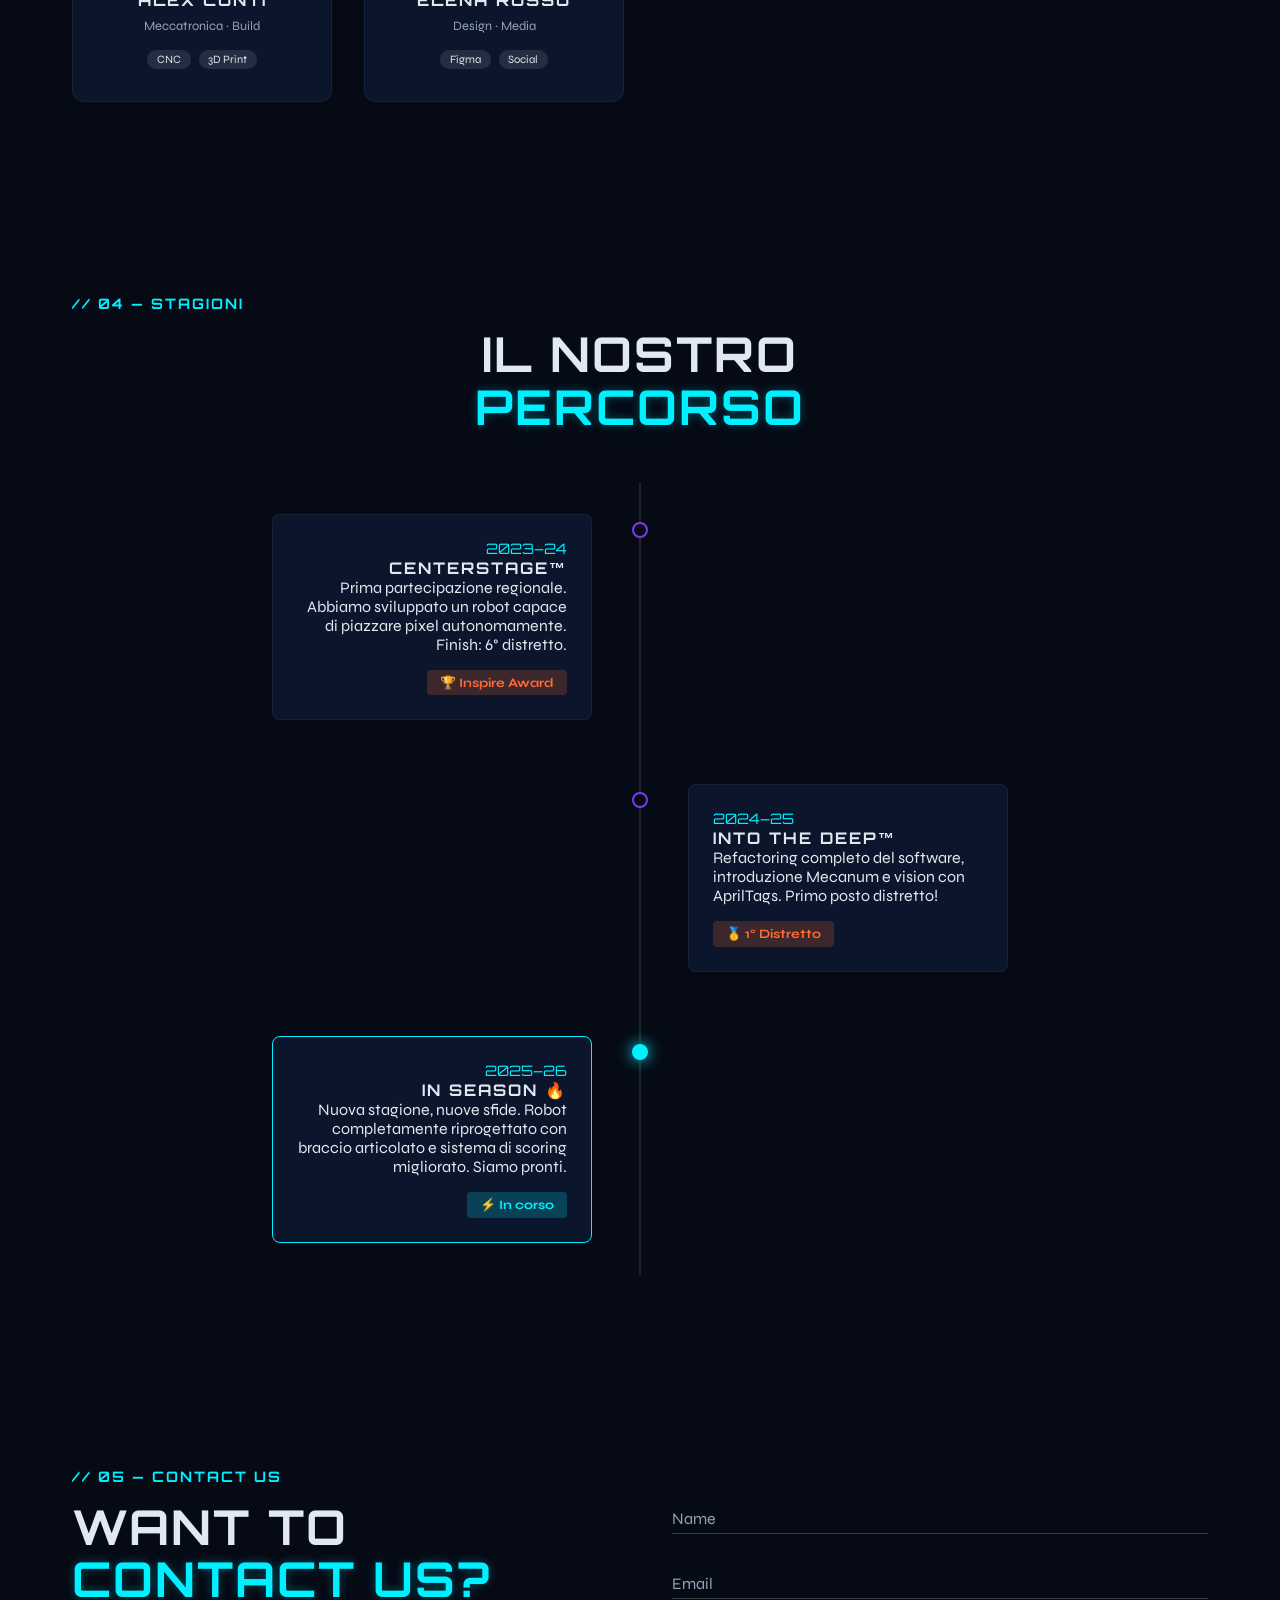
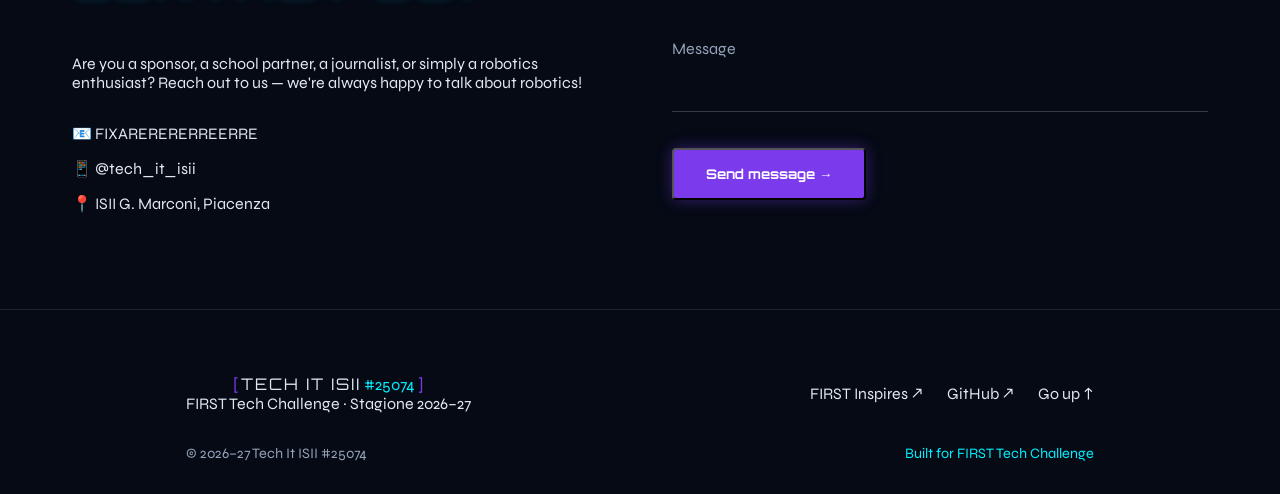
==== commit d3efc504: "Update index.html" ====
--- a/PAGES/index.html
+++ b/PAGES/index.html
@@ -318,30 +318,30 @@
   <!-- CONTATTI -->
   <section class="contatti section" id="contatti">
     <div class="container">
-      <div class="section-label">// 05 — CONTATTI</div>
+      <div class="section-label">// 05 — CONTACT US</div>
       <div class="contatti-grid">
         <div class="contatti-text">
-          <h2 class="section-title">Vuoi<br><em>contattarci?</em></h2>
-          <p>Sei uno sponsor, un partner scolastico, un giornalista o semplicemente un appassionato? Scrivici, siamo sempre felici di parlare di robotica!</p>
+          <h2 class="section-title">Want to<br><em>contact us?</em></h2>
+          <p>Are you a sponsor, a school partner, a journalist, or simply a robotics enthusiast? Reach out to us — we're always happy to talk about robotics!</p>
           <div class="contact-info">
             <div class="contact-item">
               <span class="contact-icon">📧</span>
-              <a href="mailto:team@nexusrobotics.it">team@nexusrobotics.it</a>
+              <a href="mailto:team@nexusrobotics.it">FIXARERERERREERRE</a>
             </div>
             <div class="contact-item">
               <span class="contact-icon">📱</span>
-              <a href="#">@NexusRobotics12345</a>
+              <a href="#">@tech_it_isii</a>
             </div>
             <div class="contact-item">
               <span class="contact-icon">📍</span>
-              <span>ITIS Leonardo da Vinci, Milano</span>
+              <span>ISII G. Marconi, Piacenza</span>
             </div>
           </div>
         </div>
         <form class="contact-form" id="contactForm" novalidate>
           <div class="form-group">
             <input type="text" id="nome" required />
-            <label for="nome">Nome</label>
+            <label for="nome">Name</label>
           </div>
           <div class="form-group">
             <input type="email" id="email" required />
@@ -349,14 +349,14 @@
           </div>
           <div class="form-group">
             <textarea id="messaggio" rows="4" required></textarea>
-            <label for="messaggio">Messaggio</label>
+            <label for="messaggio">Message</label>
           </div>
           <button type="submit" class="btn btn-primary btn-full">
-            <span class="btn-text">Invia messaggio →</span>
-            <span class="btn-loading">⏳ Invio...</span>
+            <span class="btn-text">Send message →</span>
+            <span class="btn-loading">⏳ Sending...</span>
           </button>
           <div class="form-success" id="formSuccess">
-            ✅ Messaggio inviato! Ti risponderemo presto.
+            ✅ Message sent! We'll get back to you soon.
           </div>
         </form>
       </div>
@@ -369,19 +369,19 @@
       <div class="footer-top">
         <div class="footer-brand">
           <span class="logo-bracket">[</span>
-          <span class="logo-text">NEXUS</span>
-          <span class="logo-num">#12345</span>
+          <span class="logo-text">Tech It ISII</span>
+          <span class="logo-num">#25074</span>
           <span class="logo-bracket">]</span>
-          <p>FIRST Tech Challenge · Stagione 2025–26</p>
+          <p>FIRST Tech Challenge · Stagione 2026–27</p>
         </div>
         <div class="footer-links">
           <a href="https://www.firstinspires.org" target="_blank" rel="noopener">FIRST Inspires ↗</a>
-          <a href="https://github.com/NexusRobotics12345" target="_blank" rel="noopener">GitHub ↗</a>
-          <a href="#hero">Torna su ↑</a>
+          <a href="https://github.com/TECH-IT-ISII-26" target="_blank" rel="noopener">GitHub ↗</a>
+          <a href="#hero">Go up ↑</a>
         </div>
       </div>
       <div class="footer-bottom">
-        <span>© 2025–26 Team Nexus #12345 — Powered by curiosità e caffè ☕</span>
+        <span>© 2026–27 Tech It ISII #25074</span>
         <span class="footer-ftc">Built for FIRST Tech Challenge</span>
       </div>
     </div>
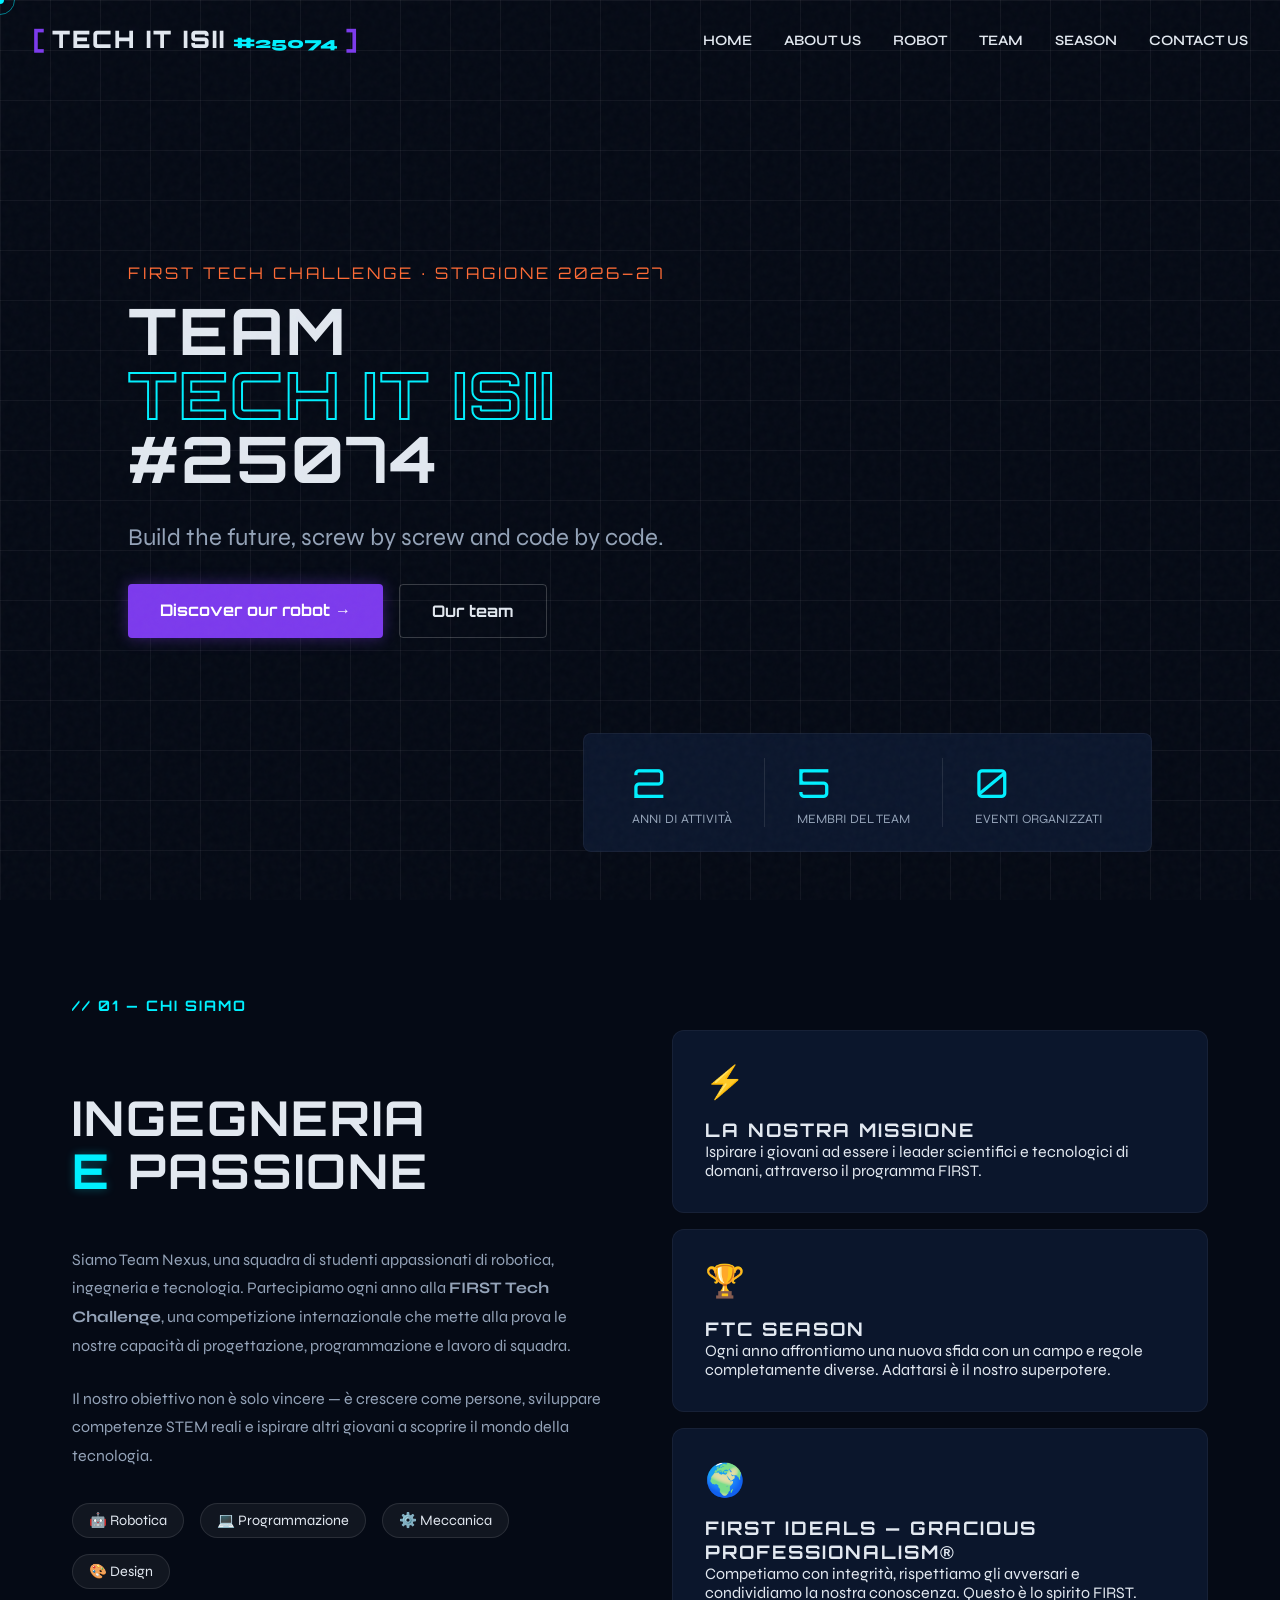
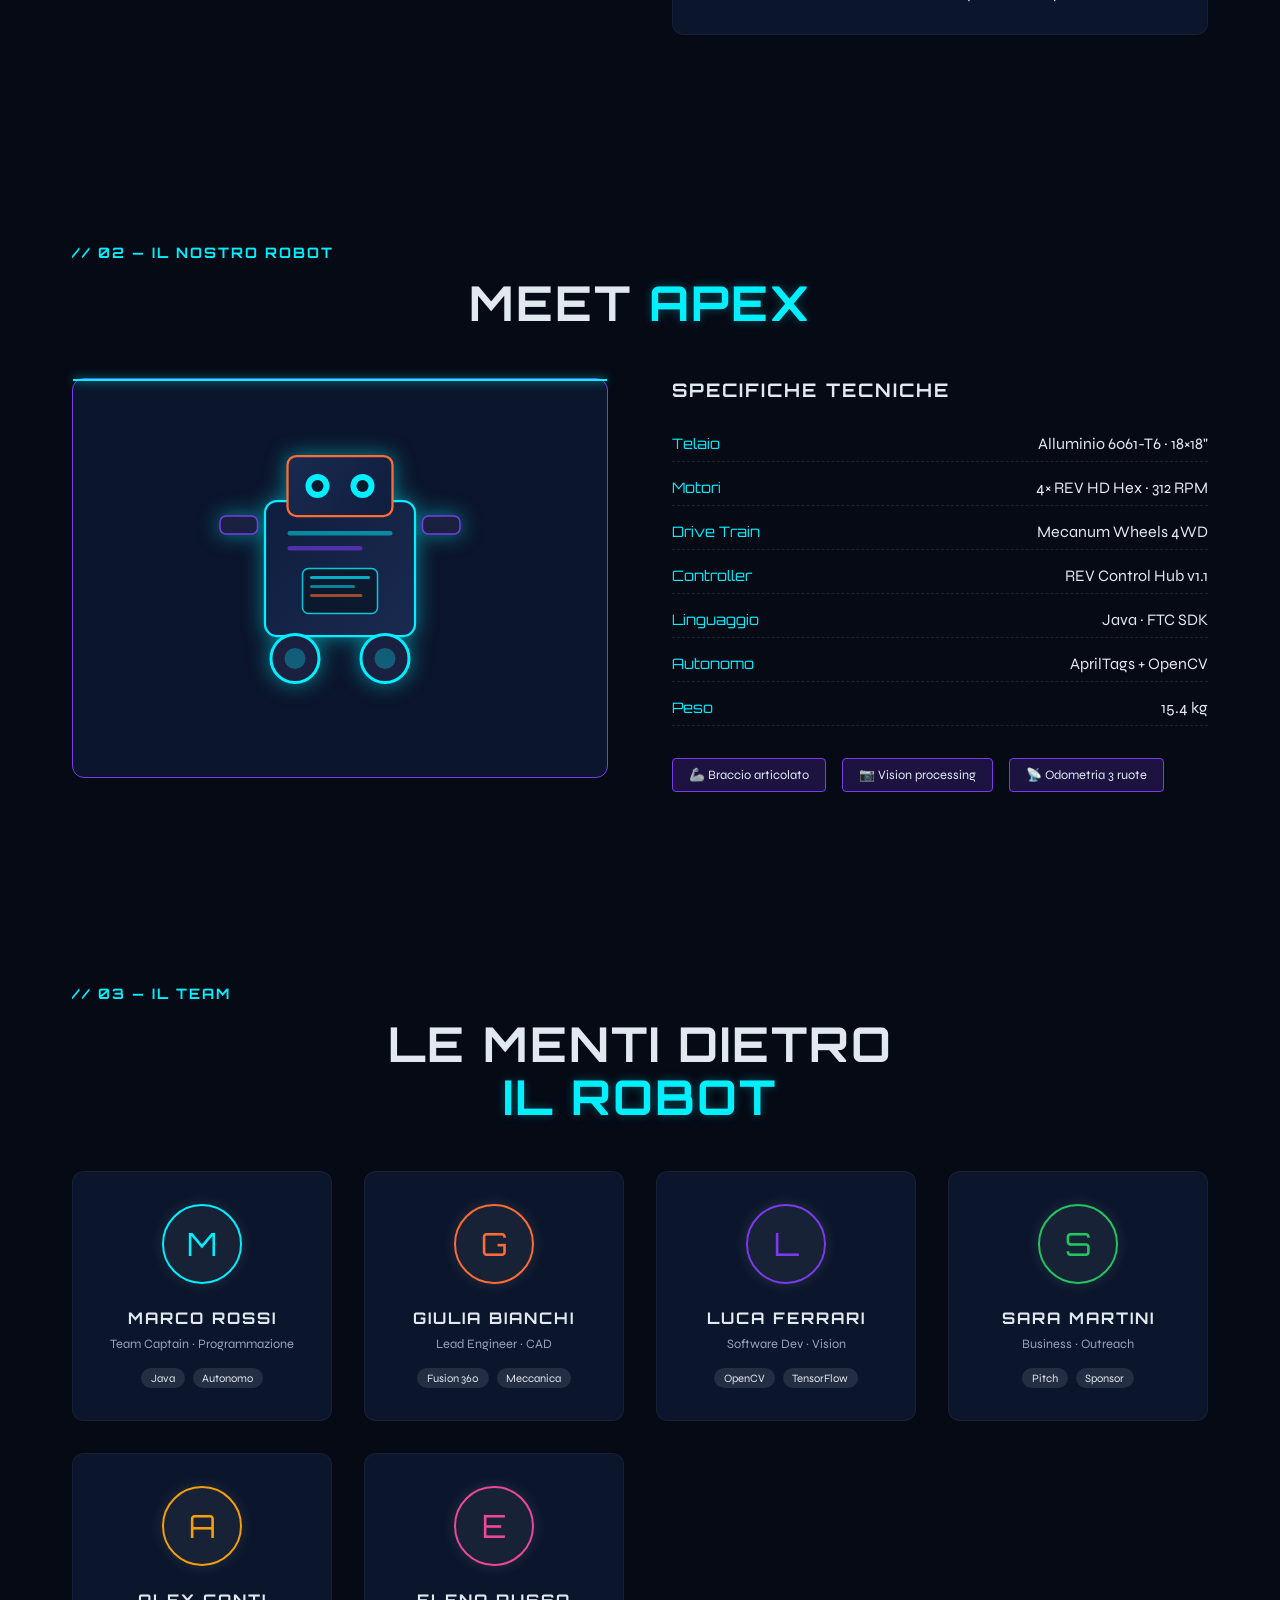
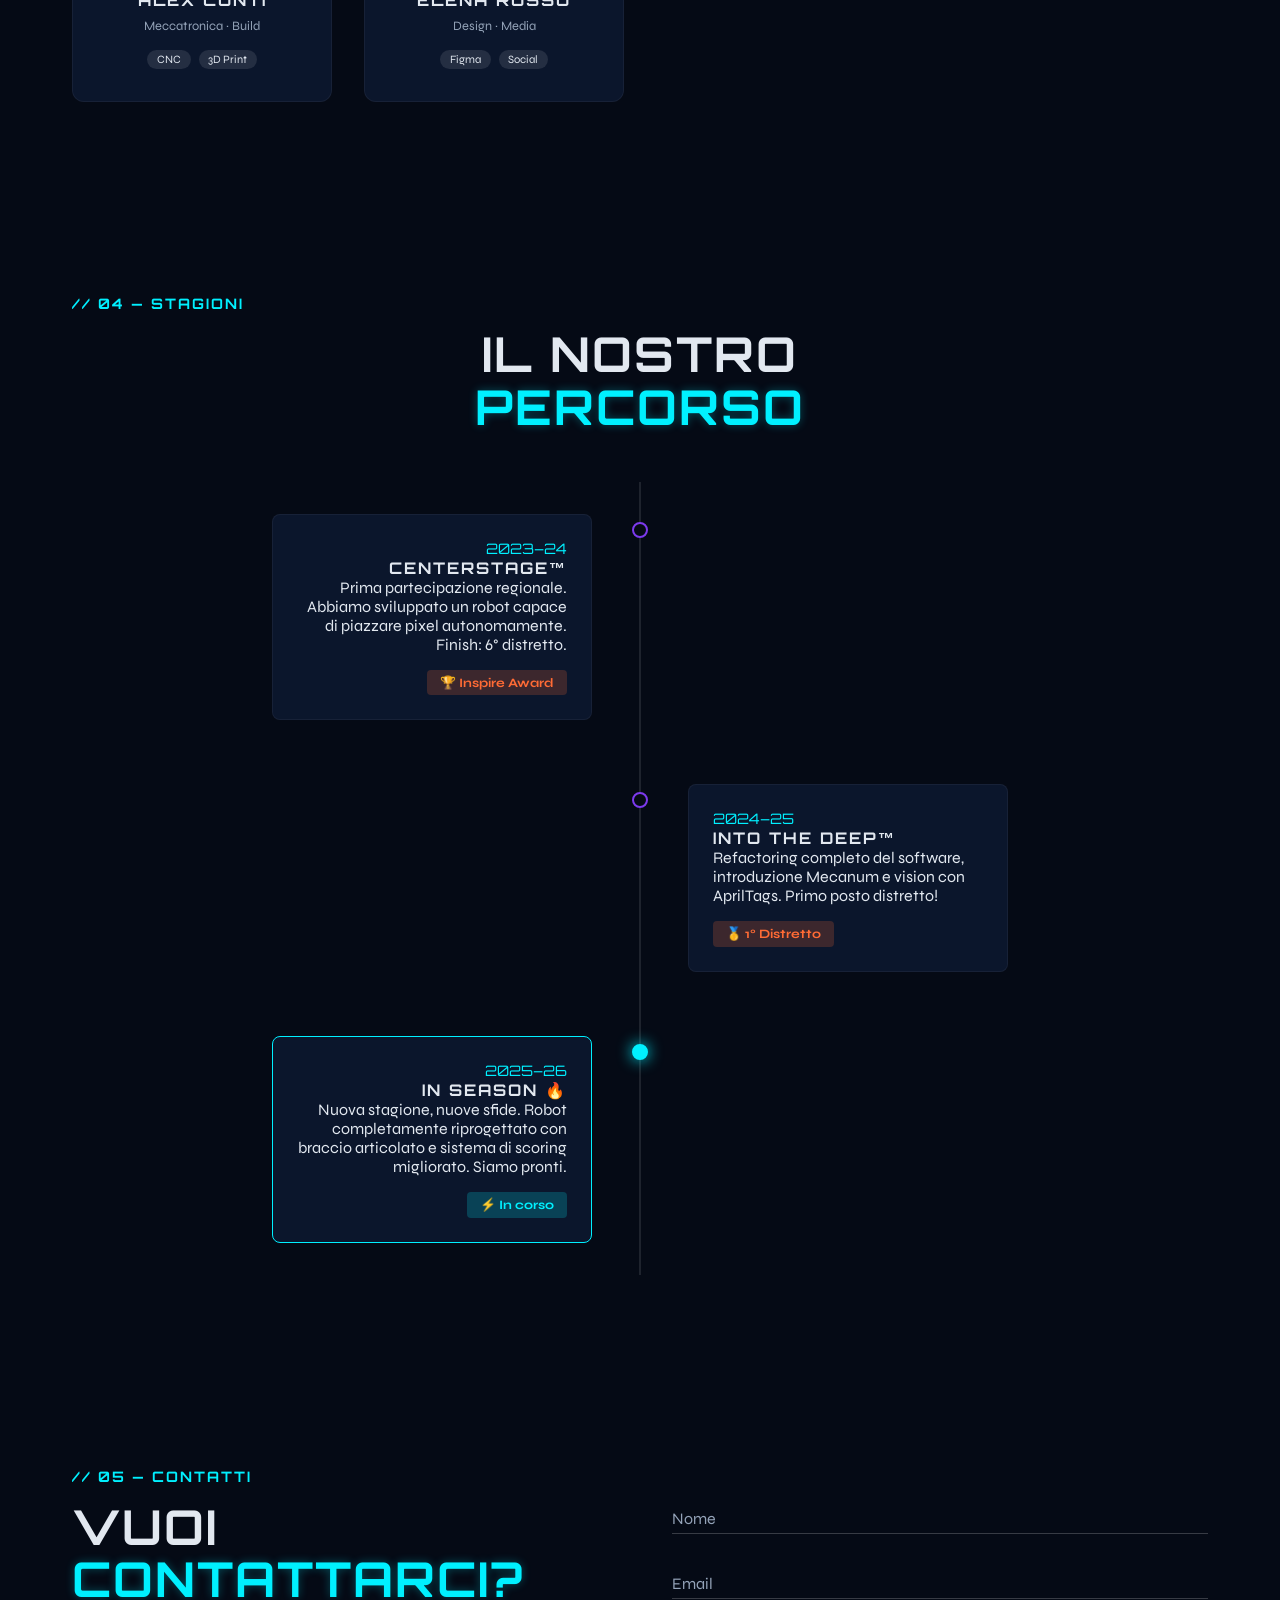
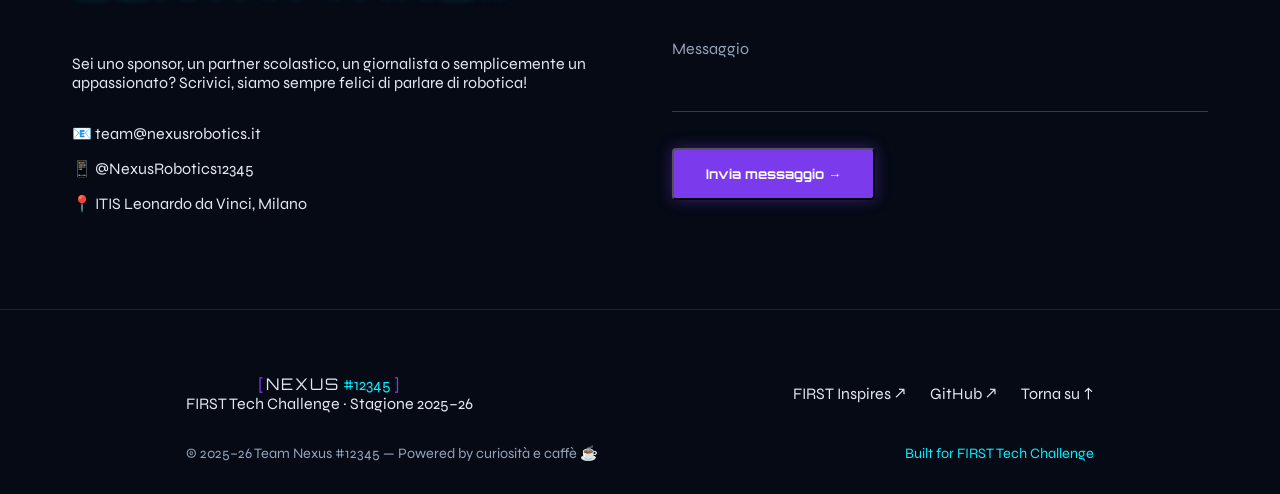
==== commit 4c2e6c15: "aaaa" ====
--- a/PAGES/index.html
+++ b/PAGES/index.html
@@ -3,7 +3,7 @@
 <head>
   <meta charset="UTF-8" />
   <meta name="viewport" content="width=device-width, initial-scale=1.0" />
-  <title>Team #25074 | Tech it ISII — FIRST Tech Challenge</title>
+  <title>Team #25074 | Tech it ISII</title>
   <link rel="stylesheet" href="../STYLE/style.css" />
   <link href="https://fonts.googleapis.com/css2?family=Orbitron:wght@400;700;900&family=Syne:wght@400;500;700&display=swap" rel="stylesheet" />
 </head>
@@ -20,17 +20,17 @@
   <nav class="navbar" id="navbar">
     <div class="nav-logo">
       <span class="logo-bracket">[</span>
-      <span class="logo-text">NEXUS</span>
-      <span class="logo-num">#12345</span>
+      <span class="logo-text">Tech it ISII</span>
+      <span class="logo-num">#25074</span>
       <span class="logo-bracket">]</span>
     </div>
     <ul class="nav-links">
       <li><a href="#hero" class="nav-link" data-text="HOME">HOME</a></li>
-      <li><a href="#about" class="nav-link" data-text="CHI SIAMO">CHI SIAMO</a></li>
+      <li><a href="#about" class="nav-link" data-text="CHI SIAMO">ABOUT US</a></li>
       <li><a href="#robot" class="nav-link" data-text="ROBOT">ROBOT</a></li>
       <li><a href="#team" class="nav-link" data-text="TEAM">TEAM</a></li>
-      <li><a href="#stagioni" class="nav-link" data-text="STAGIONI">STAGIONI</a></li>
-      <li><a href="#contatti" class="nav-link cta-nav" data-text="CONTATTI">CONTATTI</a></li>
+      <li><a href="#stagioni" class="nav-link" data-text="STAGIONI">SEASON</a></li>
+      <li><a href="#contatti" class="nav-link cta-nav" data-text="CONTATTI">CONTACT US</a></li>
     </ul>
     <button class="nav-toggle" id="navToggle" aria-label="Menu">
       <span></span><span></span><span></span>
@@ -41,38 +41,38 @@
   <section class="hero" id="hero">
     <div class="hero-grid-overlay"></div>
     <div class="hero-content">
-      <div class="hero-tag animate-in" style="--delay:0.1s">FIRST TECH CHALLENGE · STAGIONE 2025–26</div>
+      <div class="hero-tag animate-in" style="--delay:0.1s">FIRST TECH CHALLENGE · STAGIONE 2026–27</div>
       <h1 class="hero-title animate-in" style="--delay:0.25s">
         <span class="hero-line">TEAM</span>
-        <span class="hero-line accent">NEXUS</span>
-        <span class="hero-line">#12345</span>
+        <span class="hero-line accent">Tech it ISII</span>
+        <span class="hero-line">#25074</span>
       </h1>
       <p class="hero-sub animate-in" style="--delay:0.45s">
-        Costruiamo robot. Risolviamo problemi. Ispiriamo il futuro.
+        Build the future, screw by screw and code by code.
       </p>
       <div class="hero-cta animate-in" style="--delay:0.6s">
-        <a href="#robot" class="btn btn-primary">Scopri il robot →</a>
-        <a href="#team" class="btn btn-ghost">Il nostro team</a>
+        <a href="#robot" class="btn btn-primary">Discover our robot →</a>
+        <a href="#team" class="btn btn-ghost">Our team</a>
       </div>
     </div>
     <div class="hero-stats animate-in" style="--delay:0.75s">
       <div class="stat">
-        <span class="stat-num" data-target="5">0</span>
+        <span class="stat-num" data-target="3">0</span>
         <span class="stat-label">Anni di attività</span>
       </div>
       <div class="stat-divider"></div>
       <div class="stat">
-        <span class="stat-num" data-target="12">0</span>
+        <span class="stat-num" data-target="10">0</span>
         <span class="stat-label">Membri del team</span>
       </div>
       <div class="stat-divider"></div>
       <div class="stat">
-        <span class="stat-num" data-target="3">0</span>
-        <span class="stat-label">Premi vinti</span>
+        <span class="stat-num" data-target="0">0</span>
+        <span class="stat-label">Eventi organizzati</span>
       </div>
     </div>
     <div class="hero-scroll-hint">
-      <span>SCROLL</span>
+      <span></span>
       <div class="scroll-line"></div>
     </div>
   </section>
@@ -318,30 +318,30 @@
   <!-- CONTATTI -->
   <section class="contatti section" id="contatti">
     <div class="container">
-      <div class="section-label">// 05 — CONTACT US</div>
+      <div class="section-label">// 05 — CONTATTI</div>
       <div class="contatti-grid">
         <div class="contatti-text">
-          <h2 class="section-title">Want to<br><em>contact us?</em></h2>
-          <p>Are you a sponsor, a school partner, a journalist, or simply a robotics enthusiast? Reach out to us — we're always happy to talk about robotics!</p>
+          <h2 class="section-title">Vuoi<br><em>contattarci?</em></h2>
+          <p>Sei uno sponsor, un partner scolastico, un giornalista o semplicemente un appassionato? Scrivici, siamo sempre felici di parlare di robotica!</p>
           <div class="contact-info">
             <div class="contact-item">
               <span class="contact-icon">📧</span>
-              <a href="mailto:team@nexusrobotics.it">FIXARERERERREERRE</a>
+              <a href="mailto:team@nexusrobotics.it">team@nexusrobotics.it</a>
             </div>
             <div class="contact-item">
               <span class="contact-icon">📱</span>
-              <a href="#">@tech_it_isii</a>
+              <a href="#">@NexusRobotics12345</a>
             </div>
             <div class="contact-item">
               <span class="contact-icon">📍</span>
-              <span>ISII G. Marconi, Piacenza</span>
+              <span>ITIS Leonardo da Vinci, Milano</span>
             </div>
           </div>
         </div>
         <form class="contact-form" id="contactForm" novalidate>
           <div class="form-group">
             <input type="text" id="nome" required />
-            <label for="nome">Name</label>
+            <label for="nome">Nome</label>
           </div>
           <div class="form-group">
             <input type="email" id="email" required />
@@ -349,14 +349,14 @@
           </div>
           <div class="form-group">
             <textarea id="messaggio" rows="4" required></textarea>
-            <label for="messaggio">Message</label>
+            <label for="messaggio">Messaggio</label>
           </div>
           <button type="submit" class="btn btn-primary btn-full">
-            <span class="btn-text">Send message →</span>
-            <span class="btn-loading">⏳ Sending...</span>
+            <span class="btn-text">Invia messaggio →</span>
+            <span class="btn-loading">⏳ Invio...</span>
           </button>
           <div class="form-success" id="formSuccess">
-            ✅ Message sent! We'll get back to you soon.
+            ✅ Messaggio inviato! Ti risponderemo presto.
           </div>
         </form>
       </div>
@@ -369,19 +369,19 @@
       <div class="footer-top">
         <div class="footer-brand">
           <span class="logo-bracket">[</span>
-          <span class="logo-text">Tech It ISII</span>
-          <span class="logo-num">#25074</span>
+          <span class="logo-text">NEXUS</span>
+          <span class="logo-num">#12345</span>
           <span class="logo-bracket">]</span>
-          <p>FIRST Tech Challenge · Stagione 2026–27</p>
+          <p>FIRST Tech Challenge · Stagione 2025–26</p>
         </div>
         <div class="footer-links">
           <a href="https://www.firstinspires.org" target="_blank" rel="noopener">FIRST Inspires ↗</a>
-          <a href="https://github.com/TECH-IT-ISII-26" target="_blank" rel="noopener">GitHub ↗</a>
-          <a href="#hero">Go up ↑</a>
+          <a href="https://github.com/NexusRobotics12345" target="_blank" rel="noopener">GitHub ↗</a>
+          <a href="#hero">Torna su ↑</a>
         </div>
       </div>
       <div class="footer-bottom">
-        <span>© 2026–27 Tech It ISII #25074</span>
+        <span>© 2025–26 Team Nexus #12345 — Powered by curiosità e caffè ☕</span>
         <span class="footer-ftc">Built for FIRST Tech Challenge</span>
       </div>
     </div>
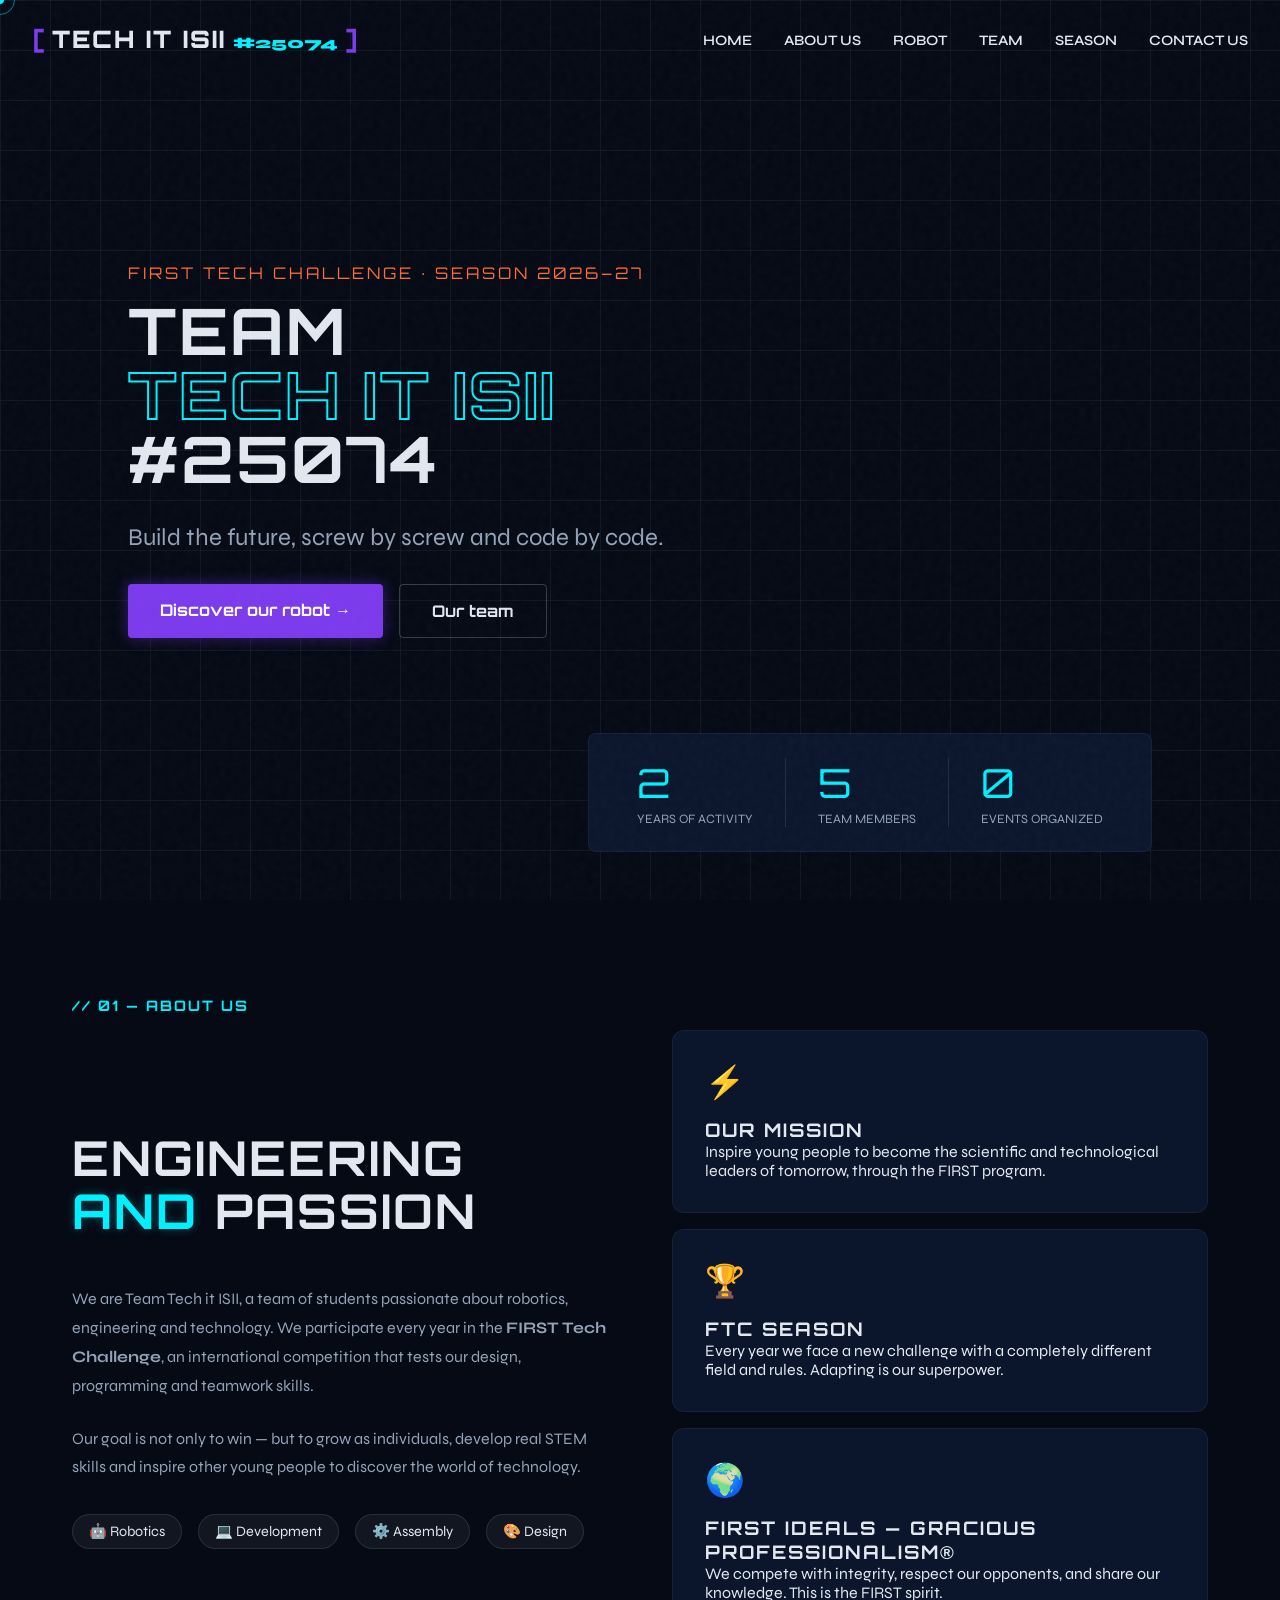
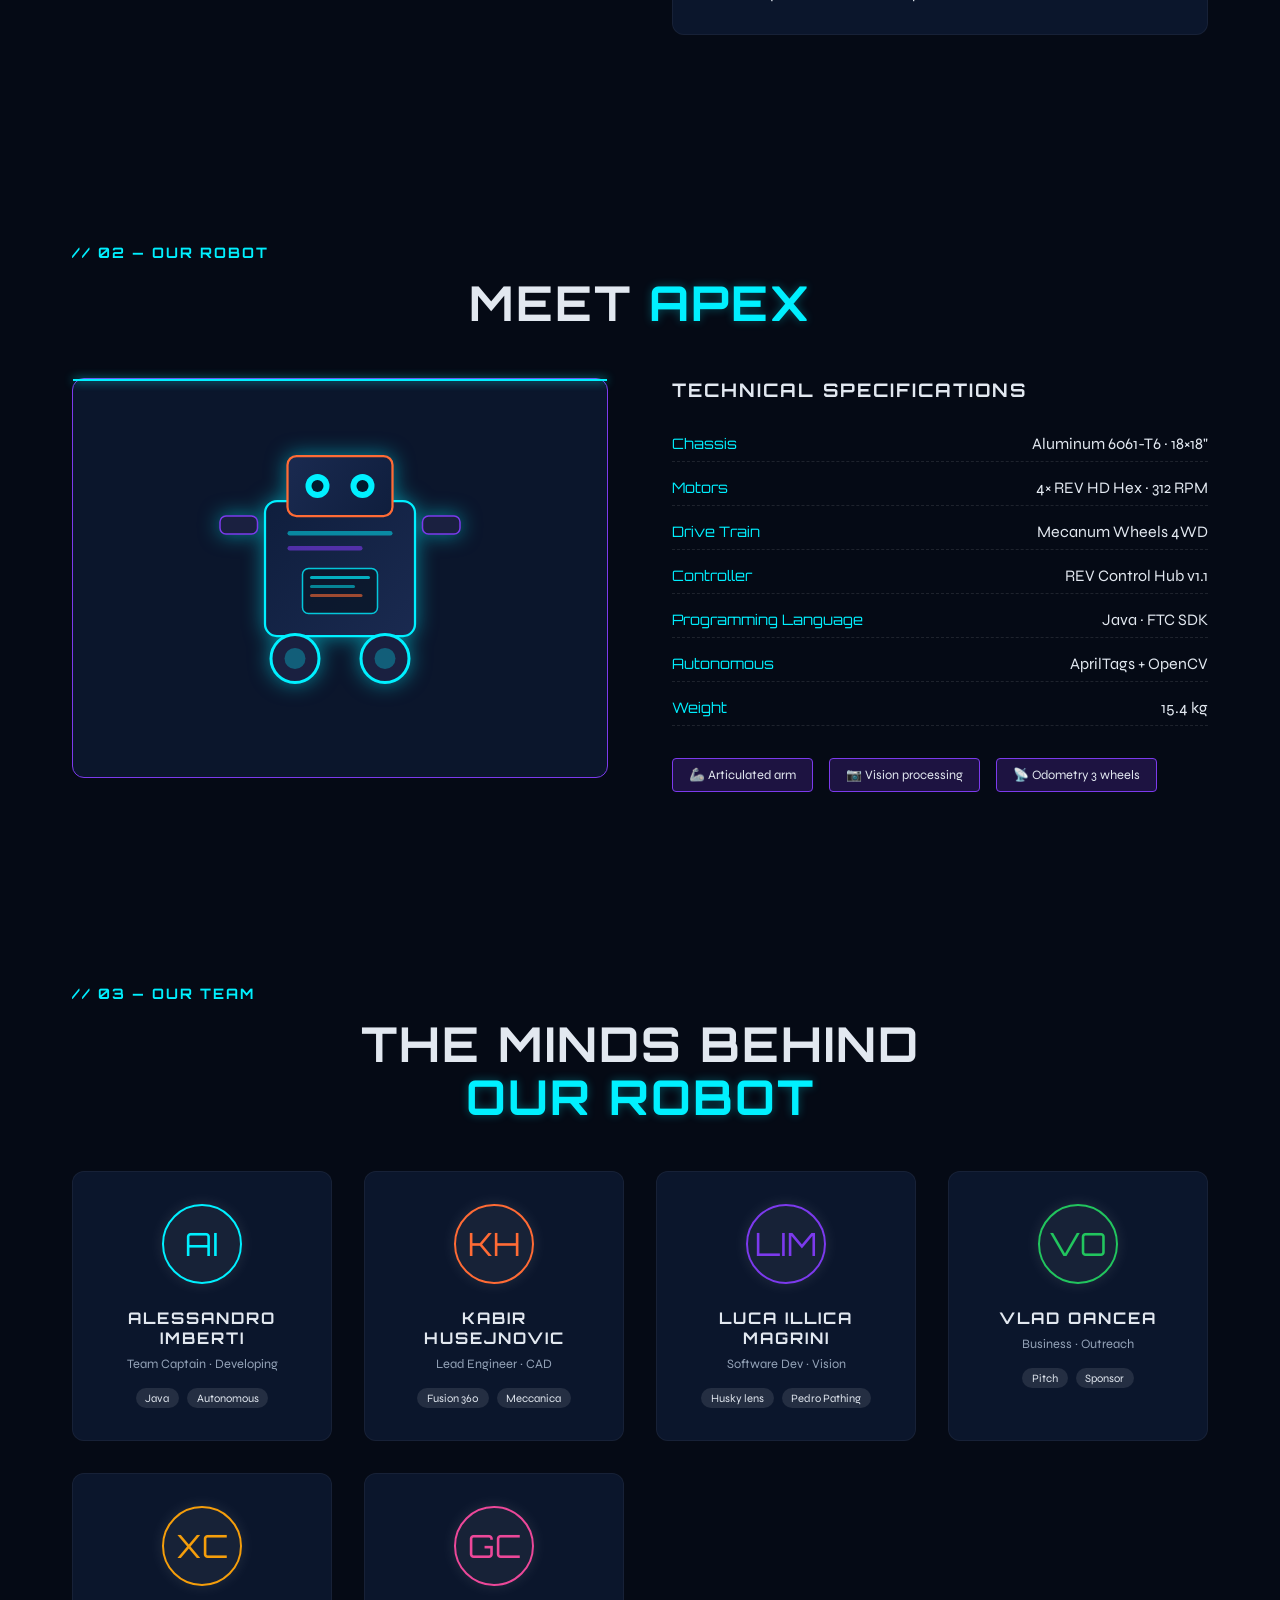
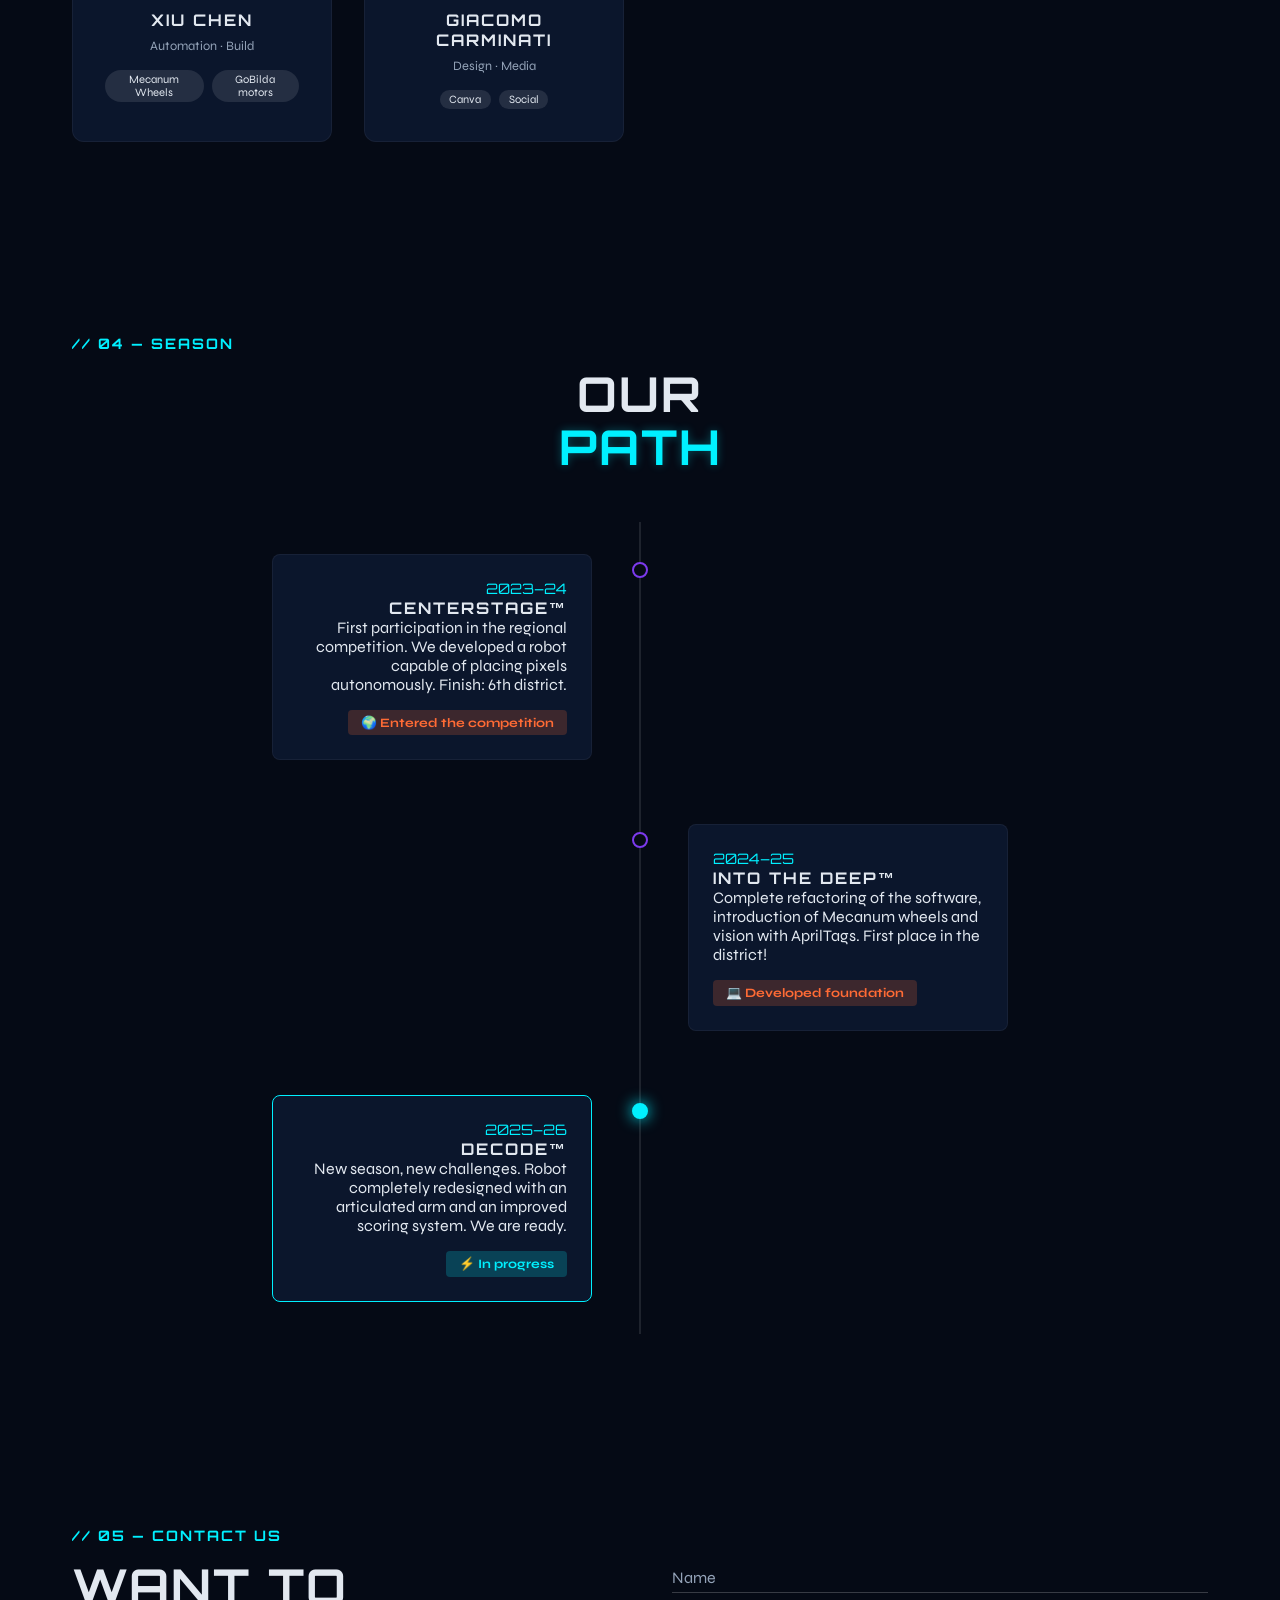
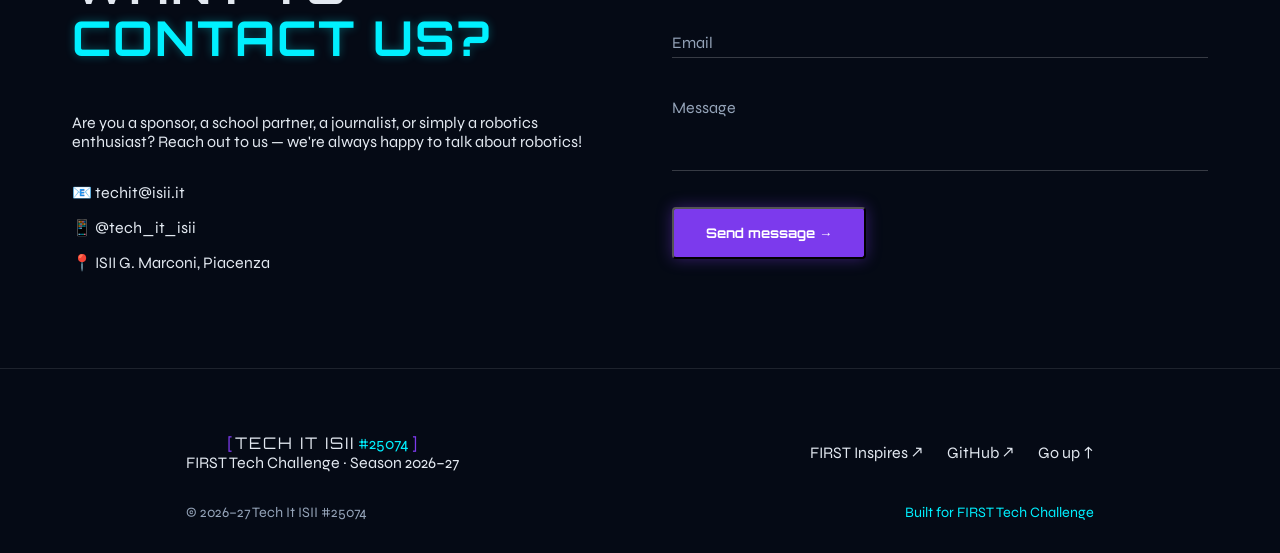
==== commit 94de9f43: "Luca, guarda come si programma" ====
--- a/PAGES/index.html
+++ b/PAGES/index.html
@@ -41,7 +41,7 @@
   <section class="hero" id="hero">
     <div class="hero-grid-overlay"></div>
     <div class="hero-content">
-      <div class="hero-tag animate-in" style="--delay:0.1s">FIRST TECH CHALLENGE · STAGIONE 2026–27</div>
+      <div class="hero-tag animate-in" style="--delay:0.1s">FIRST TECH CHALLENGE · SEASON 2026–27</div>
       <h1 class="hero-title animate-in" style="--delay:0.25s">
         <span class="hero-line">TEAM</span>
         <span class="hero-line accent">Tech it ISII</span>
@@ -58,17 +58,17 @@
     <div class="hero-stats animate-in" style="--delay:0.75s">
       <div class="stat">
         <span class="stat-num" data-target="3">0</span>
-        <span class="stat-label">Anni di attività</span>
+        <span class="stat-label">Years of Activity</span>
       </div>
       <div class="stat-divider"></div>
       <div class="stat">
         <span class="stat-num" data-target="10">0</span>
-        <span class="stat-label">Membri del team</span>
+        <span class="stat-label">Team Members</span>
       </div>
       <div class="stat-divider"></div>
       <div class="stat">
         <span class="stat-num" data-target="0">0</span>
-        <span class="stat-label">Eventi organizzati</span>
+        <span class="stat-label">Events Organized</span>
       </div>
     </div>
     <div class="hero-scroll-hint">
@@ -80,19 +80,18 @@
   <!-- ABOUT -->
   <section class="about section" id="about">
     <div class="container">
-      <div class="section-label">// 01 — CHI SIAMO</div>
+      <div class="section-label">// 01 — ABOUT US</div>
       <div class="about-grid">
         <div class="about-text">
-          <h2 class="section-title">Ingegneria<br><em>e</em> passione</h2>
-          <p>Siamo Team Nexus, una squadra di studenti appassionati di robotica, ingegneria e tecnologia. 
-          Partecipiamo ogni anno alla <strong>FIRST Tech Challenge</strong>, una competizione internazionale che mette alla prova 
-          le nostre capacità di progettazione, programmazione e lavoro di squadra.</p>
-          <p>Il nostro obiettivo non è solo vincere — è crescere come persone, sviluppare competenze STEM 
-          reali e ispirare altri giovani a scoprire il mondo della tecnologia.</p>
+          <h2 class="section-title">Engineering<br><em>and</em> Passion</h2>
+          <p>We are Team Tech it ISII, a team of students passionate about robotics, engineering and technology. 
+          We participate every year in the <strong>FIRST Tech Challenge</strong>, an international competition that tests 
+          our design, programming and teamwork skills.</p>
+          <p>Our goal is not only to win — but to grow as individuals, develop real STEM skills and inspire other young people to discover the world of technology.</p>
           <div class="about-badges">
-            <span class="badge">🤖 Robotica</span>
-            <span class="badge">💻 Programmazione</span>
-            <span class="badge">⚙️ Meccanica</span>
+            <span class="badge">🤖 Robotics</span>
+            <span class="badge">💻 Development</span>
+            <span class="badge">⚙️ Assembly</span>
             <span class="badge">🎨 Design</span>
           </div>
         </div>
@@ -100,22 +99,22 @@
           <div class="about-card" data-tilt>
             <div class="about-card-inner">
               <div class="card-icon">⚡</div>
-              <h3>La nostra missione</h3>
-              <p>Ispirare i giovani ad essere i leader scientifici e tecnologici di domani, attraverso il programma FIRST.</p>
+              <h3>Our Mission</h3>
+              <p>Inspire young people to become the scientific and technological leaders of tomorrow, through the FIRST program.</p>
             </div>
           </div>
           <div class="about-card" data-tilt>
             <div class="about-card-inner">
               <div class="card-icon">🏆</div>
               <h3>FTC Season</h3>
-              <p>Ogni anno affrontiamo una nuova sfida con un campo e regole completamente diverse. Adattarsi è il nostro superpotere.</p>
+              <p>Every year we face a new challenge with a completely different field and rules. Adapting is our superpower.</p>
             </div>
           </div>
           <div class="about-card about-card-wide" data-tilt>
             <div class="about-card-inner">
               <div class="card-icon">🌍</div>
               <h3>FIRST Ideals — Gracious Professionalism®</h3>
-              <p>Competiamo con integrità, rispettiamo gli avversari e condividiamo la nostra conoscenza. Questo è lo spirito FIRST.</p>
+              <p>We compete with integrity, respect our opponents, and share our knowledge. This is the FIRST spirit.</p>
             </div>
           </div>
         </div>
@@ -126,7 +125,7 @@
   <!-- ROBOT -->
   <section class="robot section" id="robot">
     <div class="container">
-      <div class="section-label">// 02 — IL NOSTRO ROBOT</div>
+      <div class="section-label">// 02 — OUR ROBOT</div>
       <h2 class="section-title center">
         Meet <em>APEX</em>
       </h2>
@@ -179,14 +178,14 @@
           </div>
         </div>
         <div class="robot-specs">
-          <h3 class="specs-title">Specifiche tecniche</h3>
+          <h3 class="specs-title">Technical Specifications</h3>
           <div class="spec-list">
             <div class="spec-item">
-              <span class="spec-key">Telaio</span>
-              <span class="spec-val">Alluminio 6061-T6 · 18×18"</span>
-            </div>
-            <div class="spec-item">
-              <span class="spec-key">Motori</span>
+              <span class="spec-key">Chassis</span>
+              <span class="spec-val">Aluminum 6061-T6 · 18×18"</span>
+            </div>
+            <div class="spec-item">
+              <span class="spec-key">Motors</span>
               <span class="spec-val">4× REV HD Hex · 312 RPM</span>
             </div>
             <div class="spec-item">
@@ -198,22 +197,22 @@
               <span class="spec-val">REV Control Hub v1.1</span>
             </div>
             <div class="spec-item">
-              <span class="spec-key">Linguaggio</span>
+              <span class="spec-key">Programming Language</span>
               <span class="spec-val">Java · FTC SDK</span>
             </div>
             <div class="spec-item">
-              <span class="spec-key">Autonomo</span>
+              <span class="spec-key">Autonomous</span>
               <span class="spec-val">AprilTags + OpenCV</span>
             </div>
             <div class="spec-item">
-              <span class="spec-key">Peso</span>
+              <span class="spec-key">Weight</span>
               <span class="spec-val">15.4 kg</span>
             </div>
           </div>
           <div class="robot-sub-features">
-            <div class="feature-pill">🦾 Braccio articolato</div>
+            <div class="feature-pill">🦾 Articulated arm</div>
             <div class="feature-pill">📷 Vision processing</div>
-            <div class="feature-pill">📡 Odometria 3 ruote</div>
+            <div class="feature-pill">📡 Odometry 3 wheels</div>
           </div>
         </div>
       </div>
@@ -223,55 +222,55 @@
   <!-- TEAM -->
   <section class="team section" id="team">
     <div class="container">
-      <div class="section-label">// 03 — IL TEAM</div>
-      <h2 class="section-title center">Le menti dietro<br><em>il robot</em></h2>
+      <div class="section-label">// 03 — OUR TEAM</div>
+      <h2 class="section-title center">The Minds Behind<br><em>Our Robot</em></h2>
       <div class="team-grid">
         <div class="member-card" data-tilt>
-          <div class="member-avatar" style="--c:#00f0ff">M</div>
-          <h4 class="member-name">Marco Rossi</h4>
-          <span class="member-role">Team Captain · Programmazione</span>
-          <div class="member-skills">
-            <span>Java</span><span>Autonomo</span>
-          </div>
-        </div>
-        <div class="member-card" data-tilt>
-          <div class="member-avatar" style="--c:#ff6b35">G</div>
-          <h4 class="member-name">Giulia Bianchi</h4>
+          <div class="member-avatar" style="--c:#00f0ff">AI</div>
+          <h4 class="member-name">Alessandro Imberti</h4>
+          <span class="member-role">Team Captain · Developing</span>
+          <div class="member-skills">
+            <span>Java</span><span>Autonomous</span>
+          </div>
+        </div>
+        <div class="member-card" data-tilt>
+          <div class="member-avatar" style="--c:#ff6b35">KH</div>
+          <h4 class="member-name">Kabir Husejnovic</h4>
           <span class="member-role">Lead Engineer · CAD</span>
           <div class="member-skills">
             <span>Fusion 360</span><span>Meccanica</span>
           </div>
         </div>
         <div class="member-card" data-tilt>
-          <div class="member-avatar" style="--c:#7c3aed">L</div>
-          <h4 class="member-name">Luca Ferrari</h4>
+          <div class="member-avatar" style="--c:#7c3aed">LIM</div>
+          <h4 class="member-name">Luca Illica Magrini</h4>
           <span class="member-role">Software Dev · Vision</span>
           <div class="member-skills">
-            <span>OpenCV</span><span>TensorFlow</span>
-          </div>
-        </div>
-        <div class="member-card" data-tilt>
-          <div class="member-avatar" style="--c:#22c55e">S</div>
-          <h4 class="member-name">Sara Martini</h4>
+            <span>Husky lens</span><span>Pedro Pathing</span>
+          </div>
+        </div>
+        <div class="member-card" data-tilt>
+          <div class="member-avatar" style="--c:#22c55e">VO</div>
+          <h4 class="member-name">Vlad Oancea</h4>
           <span class="member-role">Business · Outreach</span>
           <div class="member-skills">
             <span>Pitch</span><span>Sponsor</span>
           </div>
         </div>
         <div class="member-card" data-tilt>
-          <div class="member-avatar" style="--c:#f59e0b">A</div>
-          <h4 class="member-name">Alex Conti</h4>
-          <span class="member-role">Meccatronica · Build</span>
-          <div class="member-skills">
-            <span>CNC</span><span>3D Print</span>
-          </div>
-        </div>
-        <div class="member-card" data-tilt>
-          <div class="member-avatar" style="--c:#ec4899">E</div>
-          <h4 class="member-name">Elena Russo</h4>
+          <div class="member-avatar" style="--c:#f59e0b">XC</div>
+          <h4 class="member-name">Xiu Chen</h4>
+          <span class="member-role">Automation · Build</span>
+          <div class="member-skills">
+            <span>Mecanum Wheels</span><span>GoBilda motors</span>
+          </div>
+        </div>
+        <div class="member-card" data-tilt>
+          <div class="member-avatar" style="--c:#ec4899">GC</div>
+          <h4 class="member-name">Giacomo Carminati</h4>
           <span class="member-role">Design · Media</span>
           <div class="member-skills">
-            <span>Figma</span><span>Social</span>
+            <span>Canva</span><span>Social</span>
           </div>
         </div>
       </div>
@@ -281,16 +280,16 @@
   <!-- STAGIONI -->
   <section class="stagioni section" id="stagioni">
     <div class="container">
-      <div class="section-label">// 04 — STAGIONI</div>
-      <h2 class="section-title center">Il nostro<br><em>percorso</em></h2>
+      <div class="section-label">// 04 — SEASON</div>
+      <h2 class="section-title center">Our<br><em>path</em></h2>
       <div class="timeline">
         <div class="timeline-item" data-side="left">
           <div class="timeline-dot"></div>
           <div class="timeline-card">
             <span class="tl-year">2023–24</span>
             <h4>CENTERSTAGE™</h4>
-            <p>Prima partecipazione regionale. Abbiamo sviluppato un robot capace di piazzare pixel autonomamente. Finish: 6° distretto.</p>
-            <div class="tl-badge win">🏆 Inspire Award</div>
+            <p>First participation in the regional competition. We developed a robot capable of placing pixels autonomously. Finish: 6th district.</p>
+            <div class="tl-badge win">🌍 Entered the competition</div>
           </div>
         </div>
         <div class="timeline-item" data-side="right">
@@ -298,17 +297,17 @@
           <div class="timeline-card">
             <span class="tl-year">2024–25</span>
             <h4>INTO THE DEEP™</h4>
-            <p>Refactoring completo del software, introduzione Mecanum e vision con AprilTags. Primo posto distretto!</p>
-            <div class="tl-badge win">🥇 1° Distretto</div>
+            <p>Complete refactoring of the software, introduction of Mecanum wheels and vision with AprilTags. First place in the district!</p>
+            <div class="tl-badge win">💻 Developed foundation</div>
           </div>
         </div>
         <div class="timeline-item" data-side="left">
           <div class="timeline-dot active"></div>
           <div class="timeline-card active">
             <span class="tl-year">2025–26</span>
-            <h4>IN SEASON 🔥</h4>
-            <p>Nuova stagione, nuove sfide. Robot completamente riprogettato con braccio articolato e sistema di scoring migliorato. Siamo pronti.</p>
-            <div class="tl-badge current">⚡ In corso</div>
+            <h4>DECODE™</h4>
+            <p>New season, new challenges. Robot completely redesigned with an articulated arm and an improved scoring system. We are ready.</p>
+            <div class="tl-badge current">⚡ In progress</div>
           </div>
         </div>
       </div>
@@ -318,30 +317,30 @@
   <!-- CONTATTI -->
   <section class="contatti section" id="contatti">
     <div class="container">
-      <div class="section-label">// 05 — CONTATTI</div>
+      <div class="section-label">// 05 — CONTACT US</div>
       <div class="contatti-grid">
         <div class="contatti-text">
-          <h2 class="section-title">Vuoi<br><em>contattarci?</em></h2>
-          <p>Sei uno sponsor, un partner scolastico, un giornalista o semplicemente un appassionato? Scrivici, siamo sempre felici di parlare di robotica!</p>
+          <h2 class="section-title">Want to<br><em>contact us?</em></h2>
+          <p>Are you a sponsor, a school partner, a journalist, or simply a robotics enthusiast? Reach out to us — we're always happy to talk about robotics!</p>
           <div class="contact-info">
             <div class="contact-item">
               <span class="contact-icon">📧</span>
-              <a href="mailto:team@nexusrobotics.it">team@nexusrobotics.it</a>
+              <a href="mailto:techit@isii.it">techit@isii.it</a>
             </div>
             <div class="contact-item">
               <span class="contact-icon">📱</span>
-              <a href="#">@NexusRobotics12345</a>
+              <a href="https://www.instagram.com/tech_it_isii?igsh=czV2NGNjMWVxeXBp">@tech_it_isii</a>
             </div>
             <div class="contact-item">
               <span class="contact-icon">📍</span>
-              <span>ITIS Leonardo da Vinci, Milano</span>
+              <span>ISII G. Marconi, Piacenza</span>
             </div>
           </div>
         </div>
         <form class="contact-form" id="contactForm" novalidate>
           <div class="form-group">
             <input type="text" id="nome" required />
-            <label for="nome">Nome</label>
+            <label for="nome">Name</label>
           </div>
           <div class="form-group">
             <input type="email" id="email" required />
@@ -349,14 +348,14 @@
           </div>
           <div class="form-group">
             <textarea id="messaggio" rows="4" required></textarea>
-            <label for="messaggio">Messaggio</label>
+            <label for="messaggio">Message</label>
           </div>
           <button type="submit" class="btn btn-primary btn-full">
-            <span class="btn-text">Invia messaggio →</span>
-            <span class="btn-loading">⏳ Invio...</span>
+            <span class="btn-text">Send message →</span>
+            <span class="btn-loading">⏳ Sending...</span>
           </button>
           <div class="form-success" id="formSuccess">
-            ✅ Messaggio inviato! Ti risponderemo presto.
+            ✅ Message sent! We'll get back to you soon.
           </div>
         </form>
       </div>
@@ -369,19 +368,19 @@
       <div class="footer-top">
         <div class="footer-brand">
           <span class="logo-bracket">[</span>
-          <span class="logo-text">NEXUS</span>
-          <span class="logo-num">#12345</span>
+          <span class="logo-text">Tech It ISII</span>
+          <span class="logo-num">#25074</span>
           <span class="logo-bracket">]</span>
-          <p>FIRST Tech Challenge · Stagione 2025–26</p>
+          <p>FIRST Tech Challenge · Season 2026–27</p>
         </div>
         <div class="footer-links">
           <a href="https://www.firstinspires.org" target="_blank" rel="noopener">FIRST Inspires ↗</a>
-          <a href="https://github.com/NexusRobotics12345" target="_blank" rel="noopener">GitHub ↗</a>
-          <a href="#hero">Torna su ↑</a>
+          <a href="https://github.com/TECH-IT-ISII-26" target="_blank" rel="noopener">GitHub ↗</a>
+          <a href="#hero">Go up ↑</a>
         </div>
       </div>
       <div class="footer-bottom">
-        <span>© 2025–26 Team Nexus #12345 — Powered by curiosità e caffè ☕</span>
+        <span>© 2026–27 Tech It ISII #25074</span>
         <span class="footer-ftc">Built for FIRST Tech Challenge</span>
       </div>
     </div>
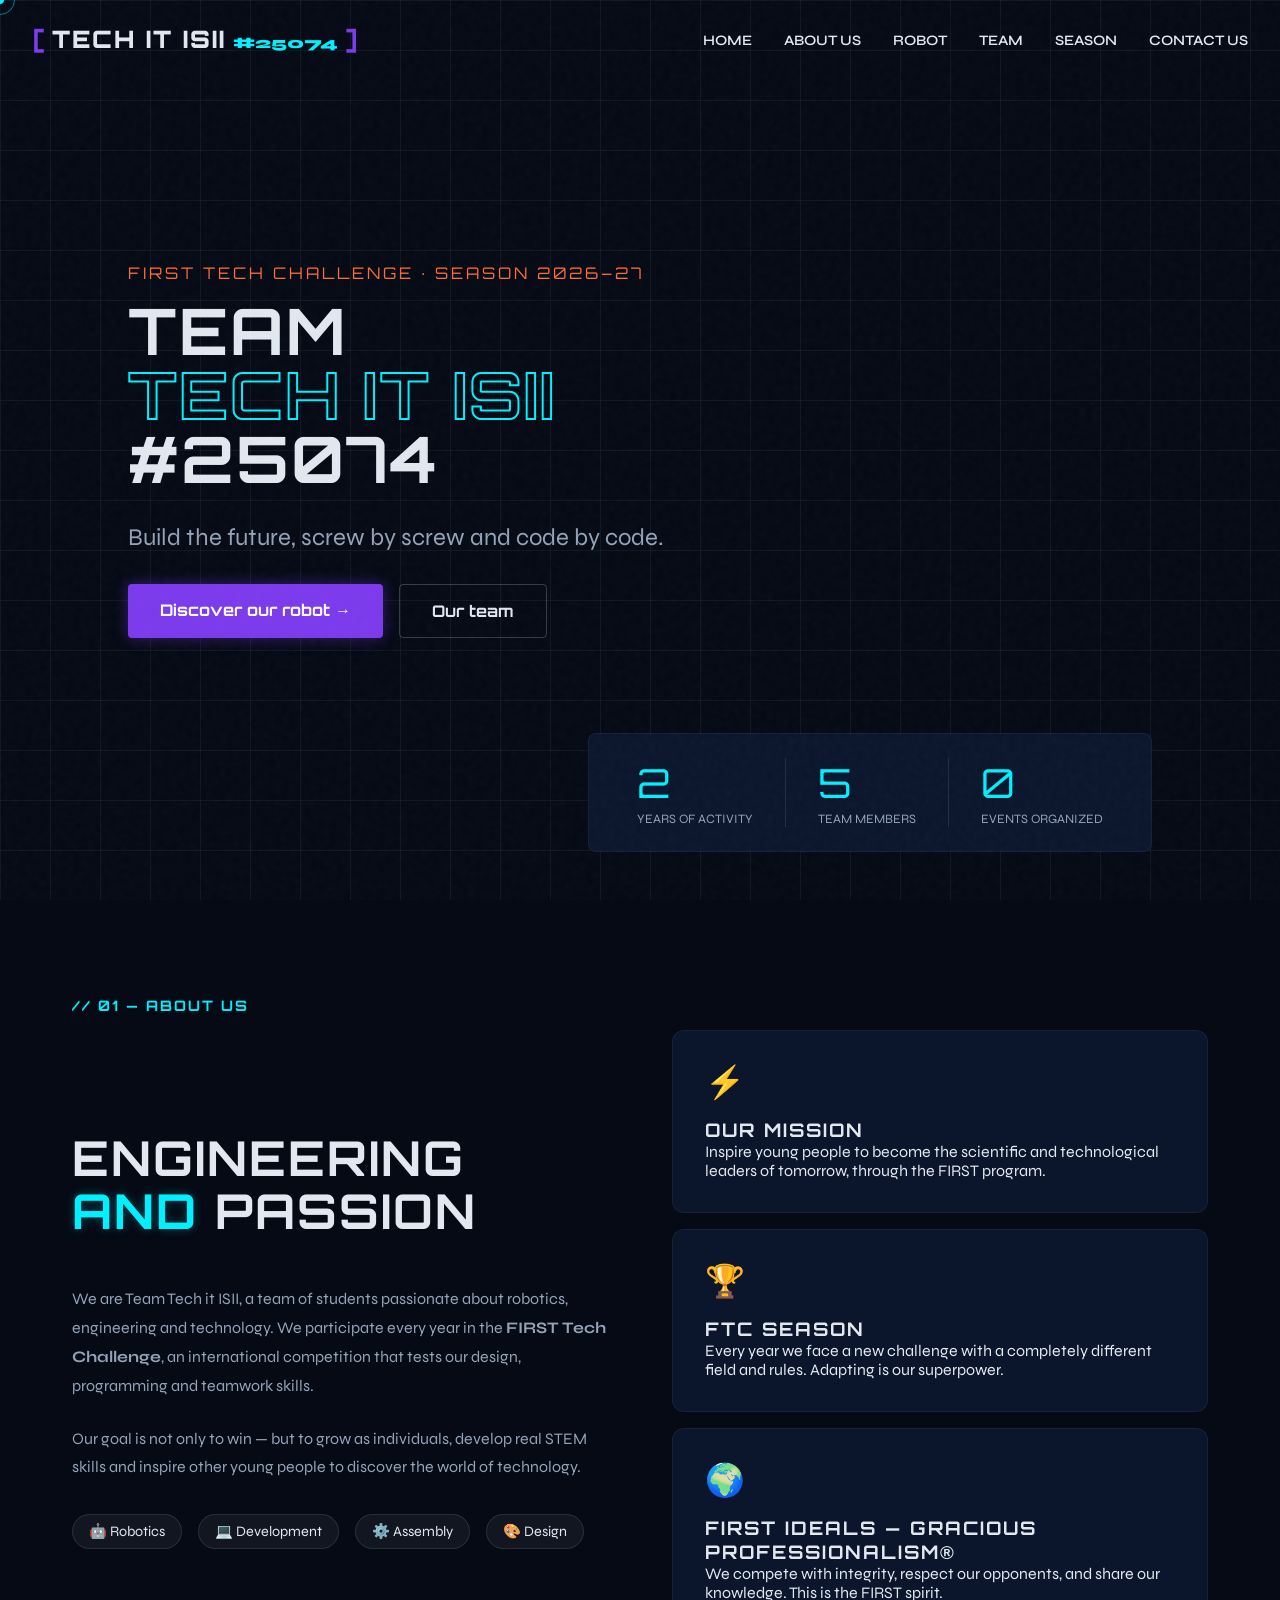
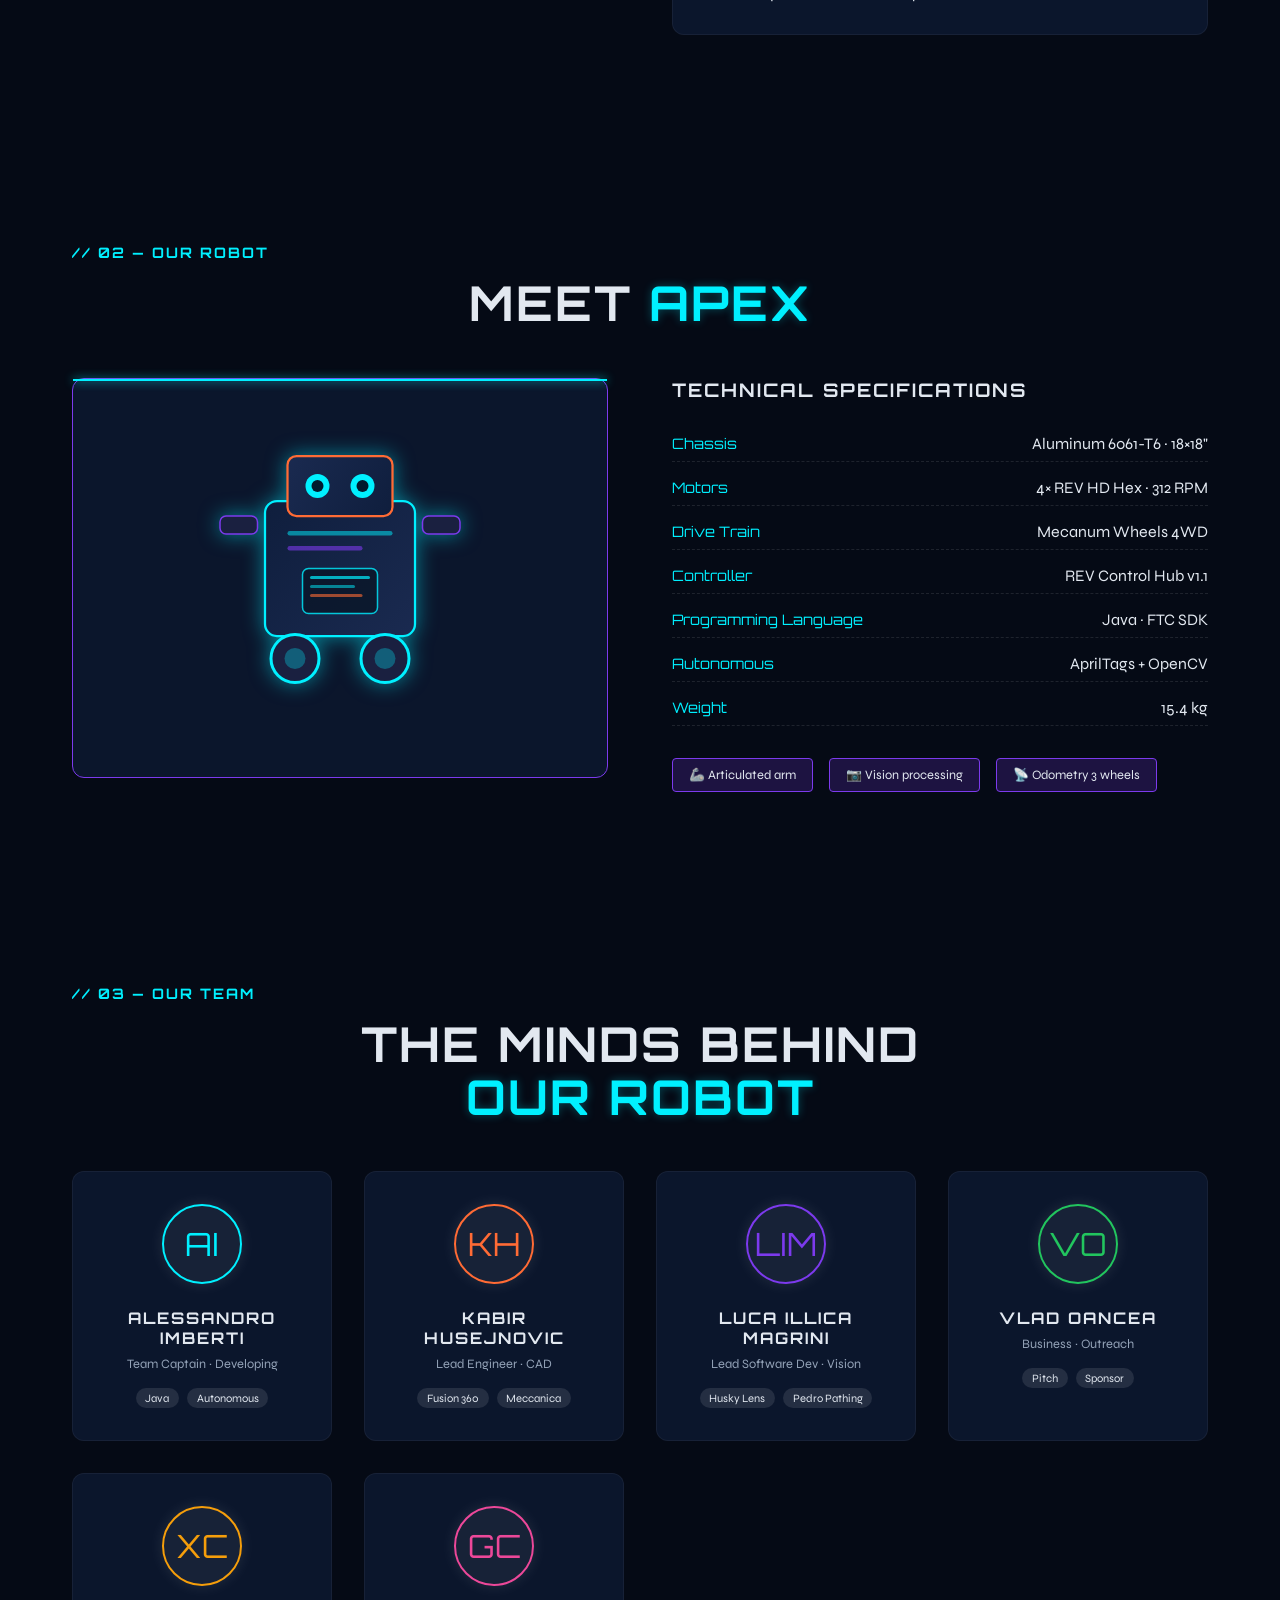
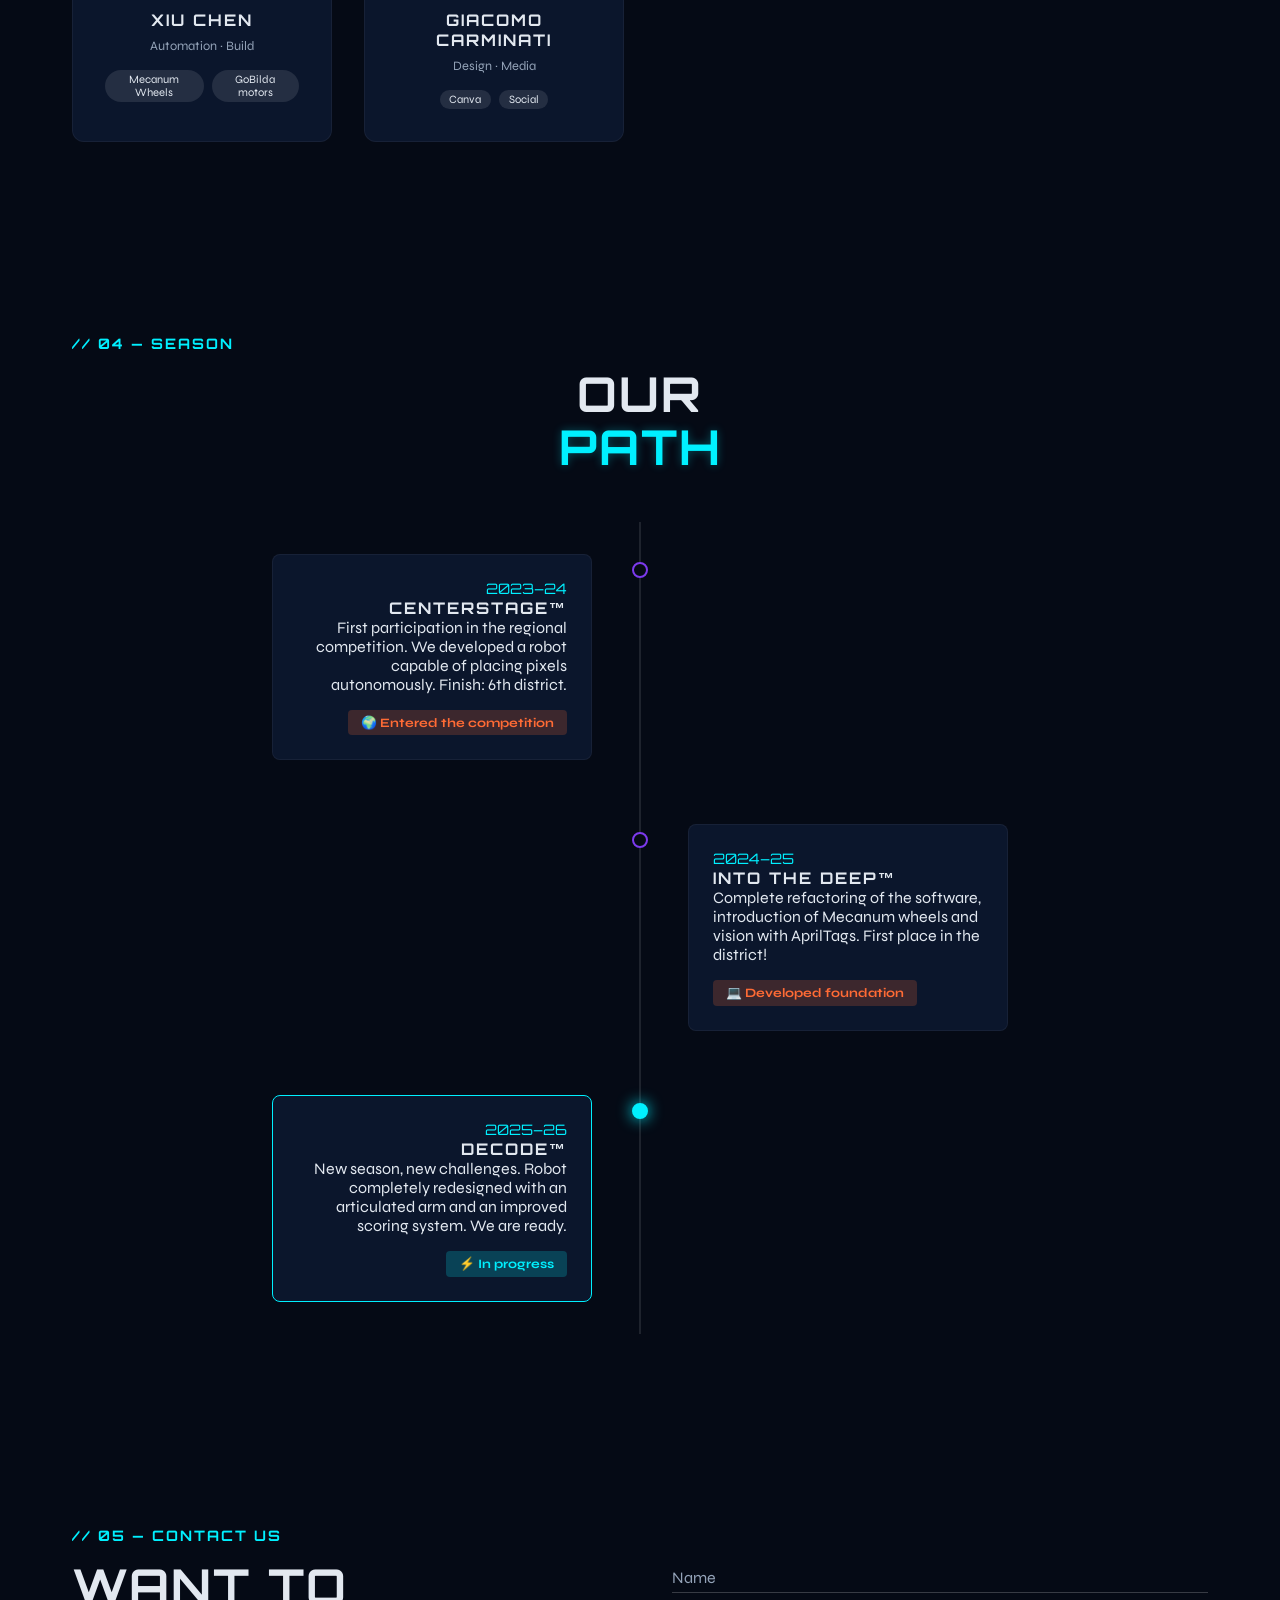
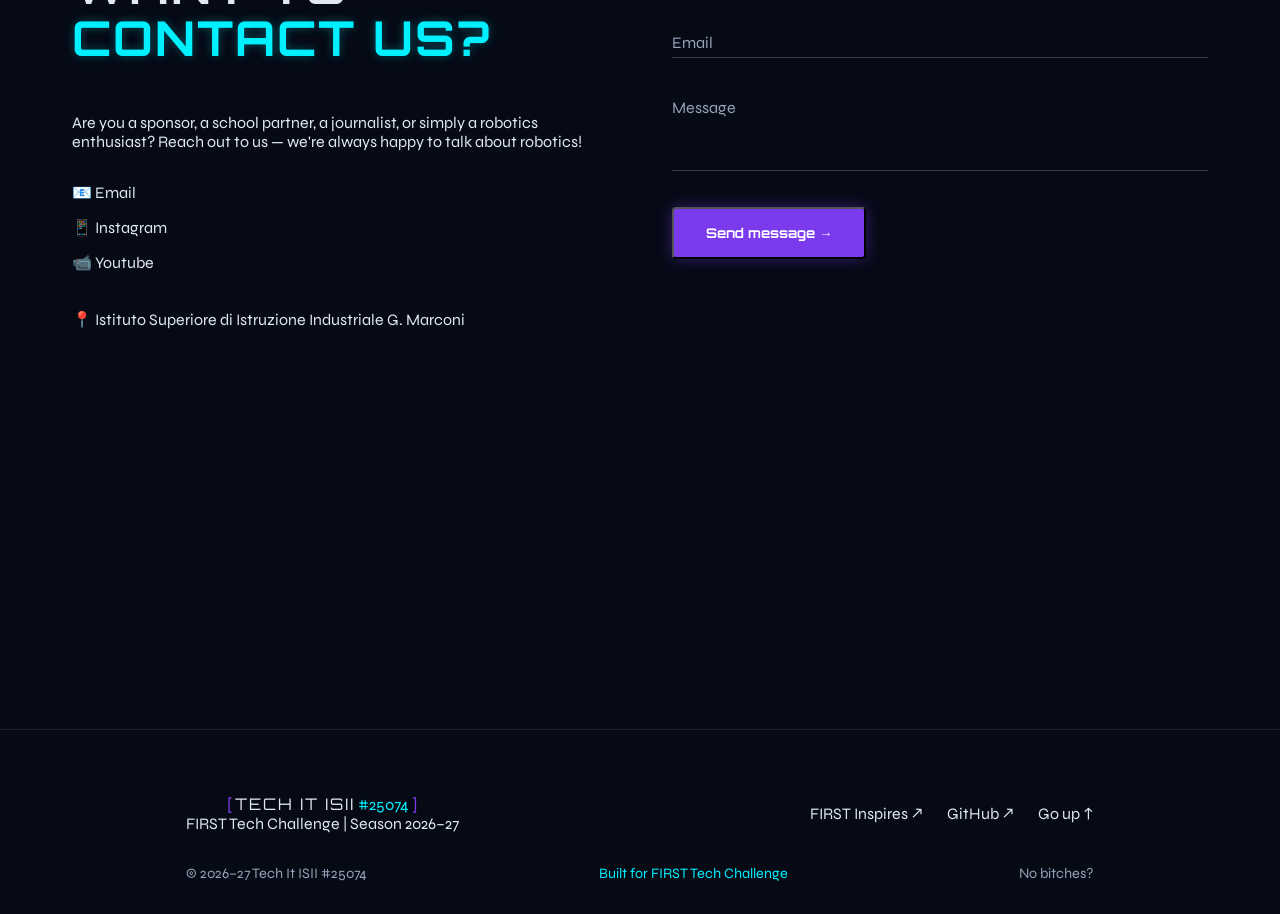
==== commit 558d4729: "Update index.html" ====
--- a/PAGES/index.html
+++ b/PAGES/index.html
@@ -241,14 +241,16 @@
             <span>Fusion 360</span><span>Meccanica</span>
           </div>
         </div>
-        <div class="member-card" data-tilt>
-          <div class="member-avatar" style="--c:#7c3aed">LIM</div>
-          <h4 class="member-name">Luca Illica Magrini</h4>
-          <span class="member-role">Software Dev · Vision</span>
-          <div class="member-skills">
-            <span>Husky lens</span><span>Pedro Pathing</span>
-          </div>
-        </div>
+        <a href="https://itslucaa.is-a.dev" target="_blank" rel="noopener noreferrer" style="text-decoration: none; color: inherit;">
+          <div class="member-card" data-tilt>
+            <div class="member-avatar" style="--c:#7c3aed">LIM</div>
+            <h4 class="member-name">Luca Illica Magrini</h4>
+            <span class="member-role">Lead Software Dev · Vision</span>
+            <div class="member-skills">
+              <span>Husky Lens</span><span>Pedro Pathing</span>
+            </div>
+          </div>
+        </a>
         <div class="member-card" data-tilt>
           <div class="member-avatar" style="--c:#22c55e">VO</div>
           <h4 class="member-name">Vlad Oancea</h4>
@@ -325,15 +327,15 @@
           <div class="contact-info">
             <div class="contact-item">
               <span class="contact-icon">📧</span>
-              <a href="mailto:techit@isii.it">techit@isii.it</a>
+              <a href="mailto:techit@isii.it">Email</a>
             </div>
             <div class="contact-item">
               <span class="contact-icon">📱</span>
-              <a href="https://www.instagram.com/tech_it_isii?igsh=czV2NGNjMWVxeXBp">@tech_it_isii</a>
+              <a href="https://www.instagram.com/tech_it_isii?igsh=czV2NGNjMWVxeXBp">Instagram</a>
             </div>
             <div class="contact-item">
-              <span class="contact-icon">📍</span>
-              <span>ISII G. Marconi, Piacenza</span>
+              <span class="contact-icon">📹</span>
+              <a href="https://www.youtube.com/@TechItISII" target="_blank" rel="noopener">Youtube</a>
             </div>
           </div>
         </div>
@@ -358,7 +360,10 @@
             ✅ Message sent! We'll get back to you soon.
           </div>
         </form>
-      </div>
+        </div>
+        <br><br>
+        <span class="contact-icon">📍 Istituto Superiore di Istruzione Industriale G. Marconi</span>
+        <iframe src="https://www.google.com/maps/embed?pb=!1m18!1m12!1m3!1d2819.017089907172!2d9.686506776341458!3d45.04487506131897!2m3!1f0!2f0!3f0!3m2!1i1024!2i768!4f13.1!3m3!1m2!1s0x4780dd5103c85835%3A0x78e7bf456667fbaf!2sIstituto%20Superiore%20di%20Istruzione%20Industriale%20G.%20Marconi!5e0!3m2!1sit!2sit!4v1773677823845!5m2!1sit!2sit" width="1200" height="300" style="border:0;" allowfullscreen="" loading="lazy" referrerpolicy="no-referrer-when-downgrade"></iframe>
     </div>
   </section>
 
@@ -371,7 +376,7 @@
           <span class="logo-text">Tech It ISII</span>
           <span class="logo-num">#25074</span>
           <span class="logo-bracket">]</span>
-          <p>FIRST Tech Challenge · Season 2026–27</p>
+          <p>FIRST Tech Challenge | Season 2026–27</p>
         </div>
         <div class="footer-links">
           <a href="https://www.firstinspires.org" target="_blank" rel="noopener">FIRST Inspires ↗</a>
@@ -382,6 +387,11 @@
       <div class="footer-bottom">
         <span>© 2026–27 Tech It ISII #25074</span>
         <span class="footer-ftc">Built for FIRST Tech Challenge</span>
+
+        <!-- Easter egg -->
+        <div class="easter-egg-container">
+            <span id="EasterEgg-trigger" class="EasterEgg-text">No bitches?</span>
+        </div>
       </div>
     </div>
   </footer>
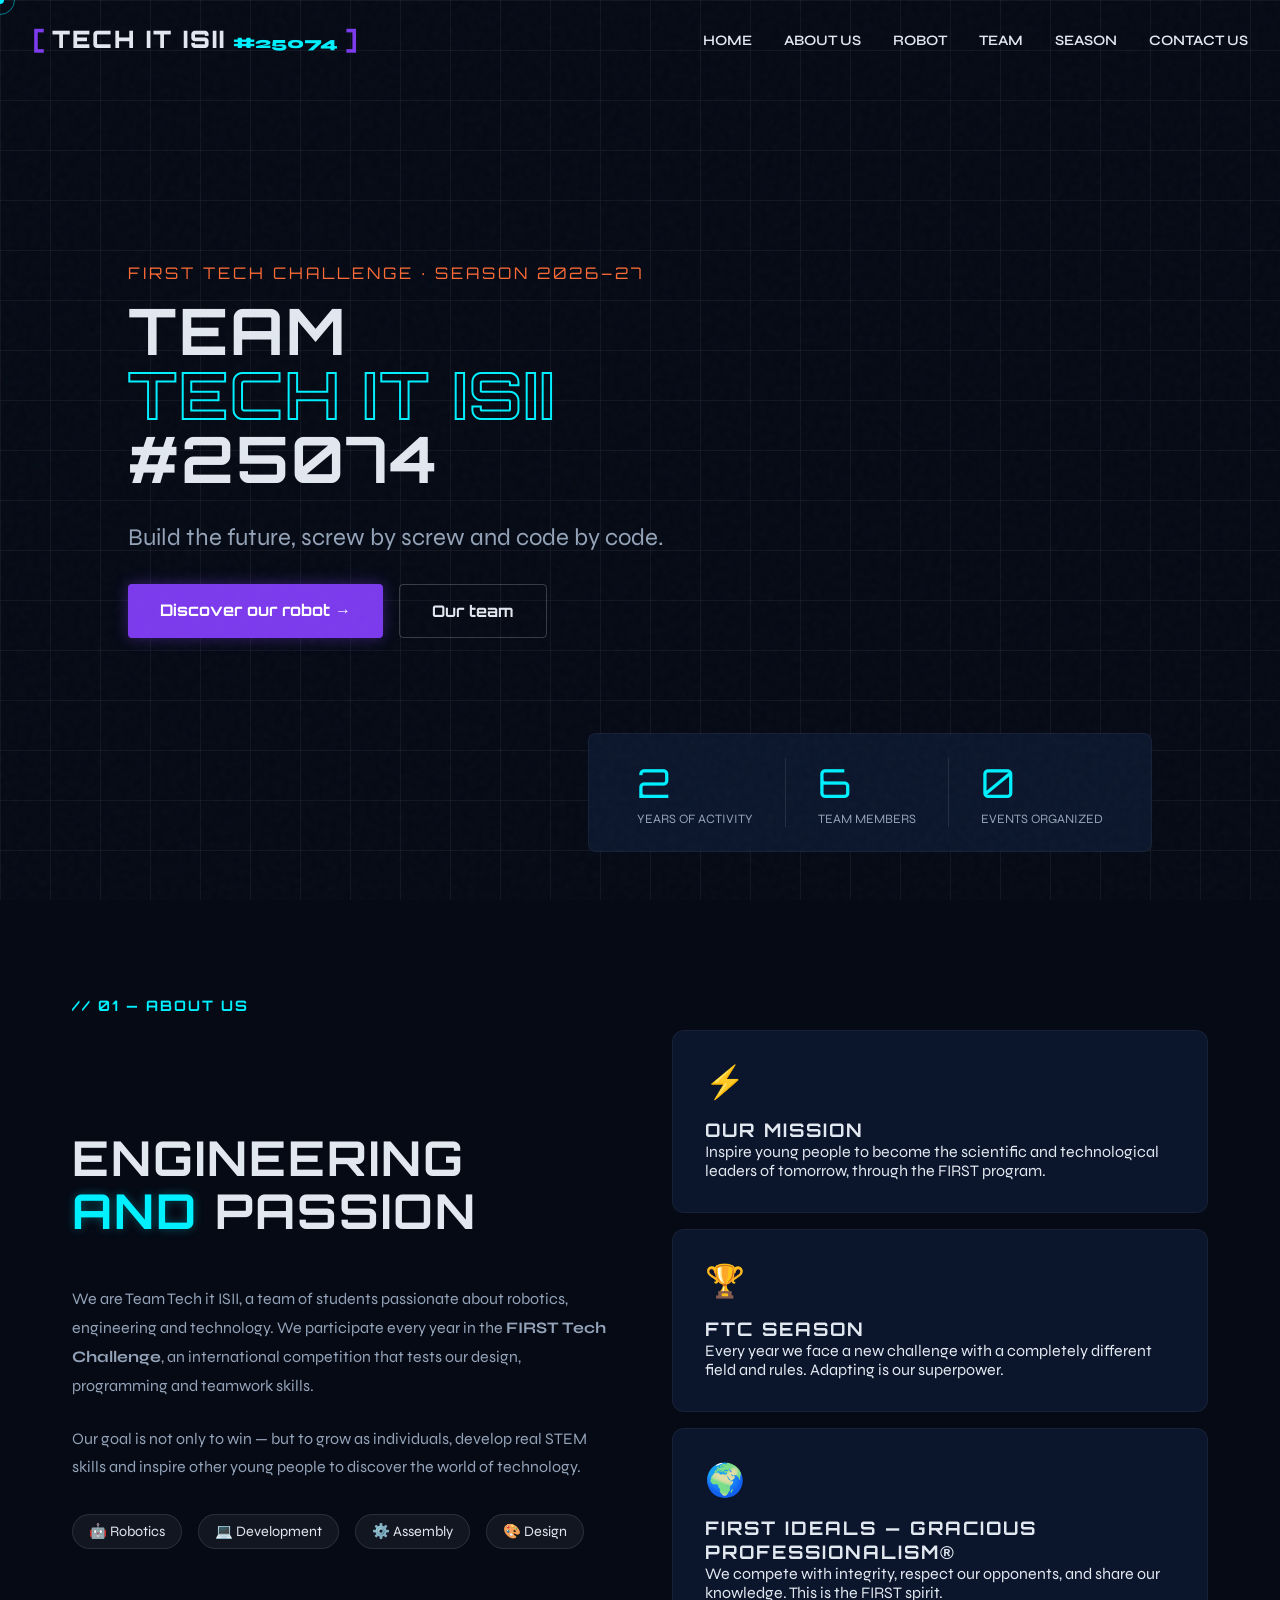
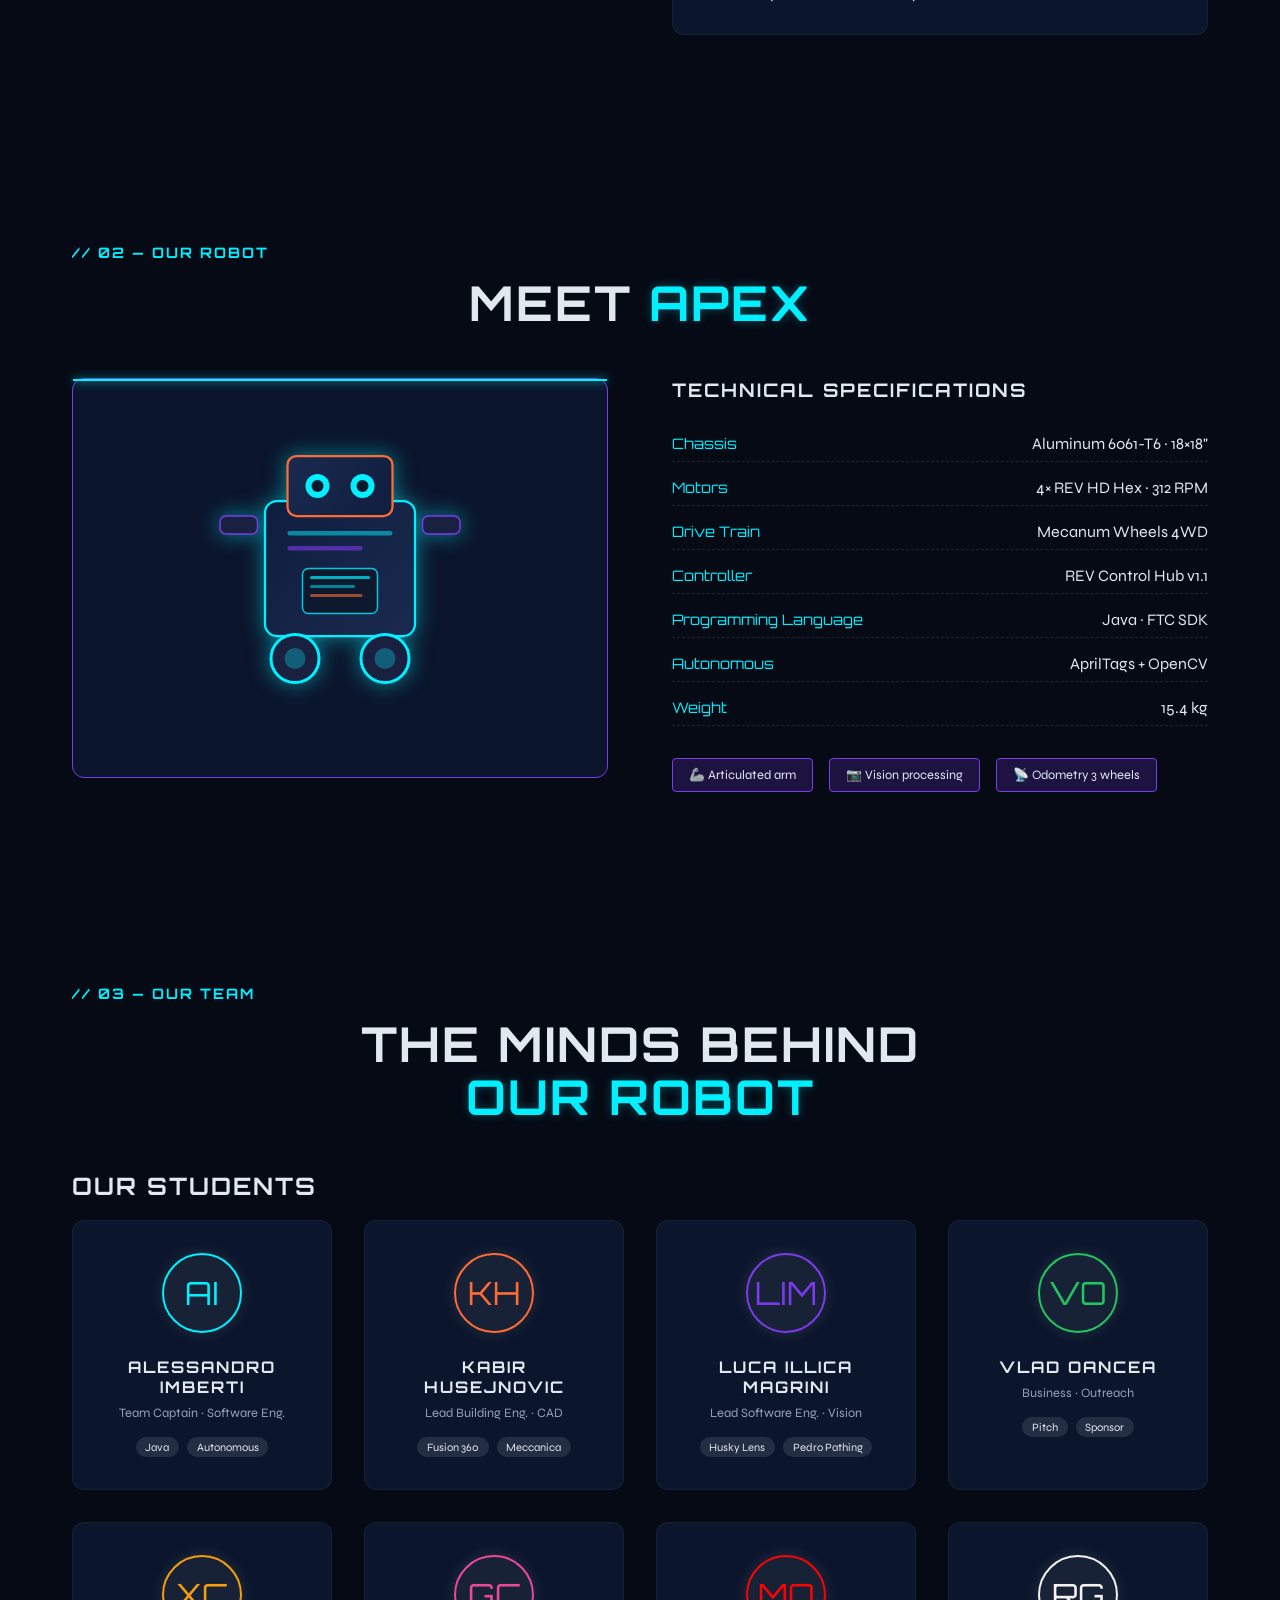
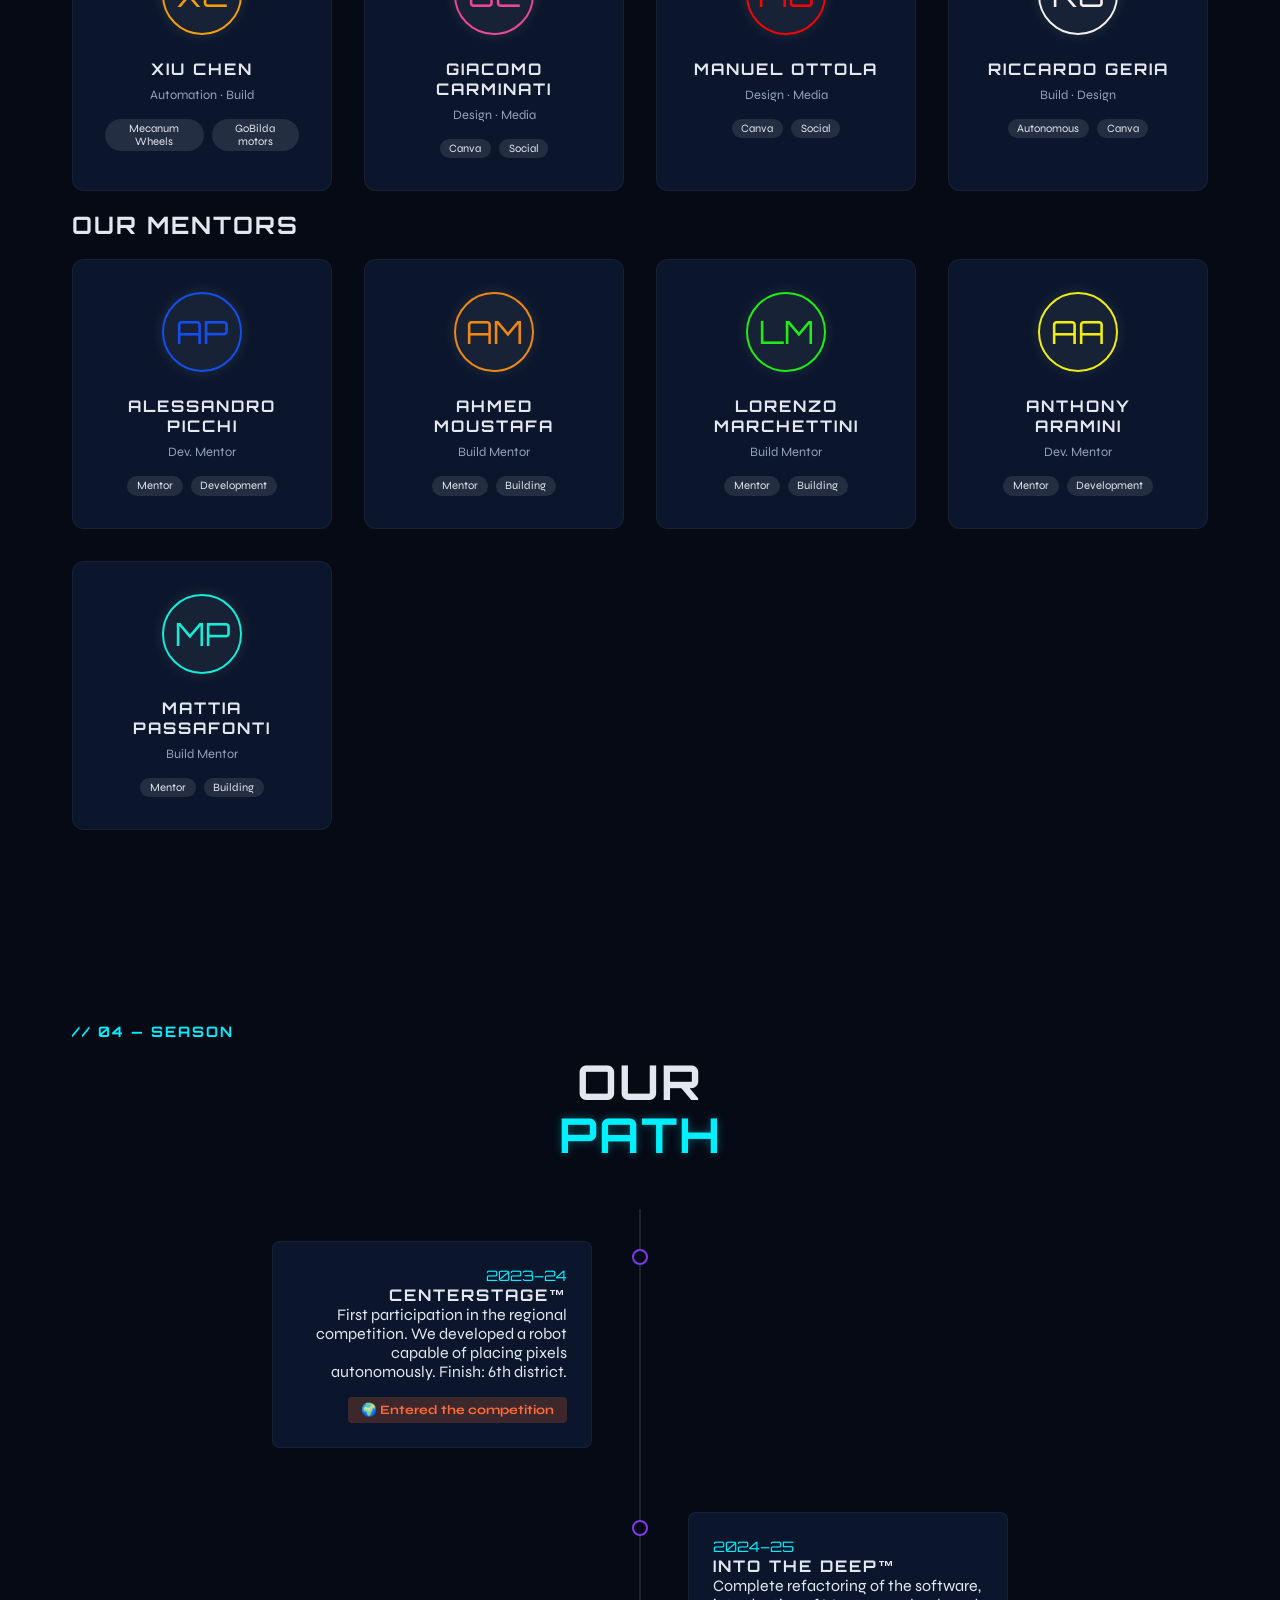
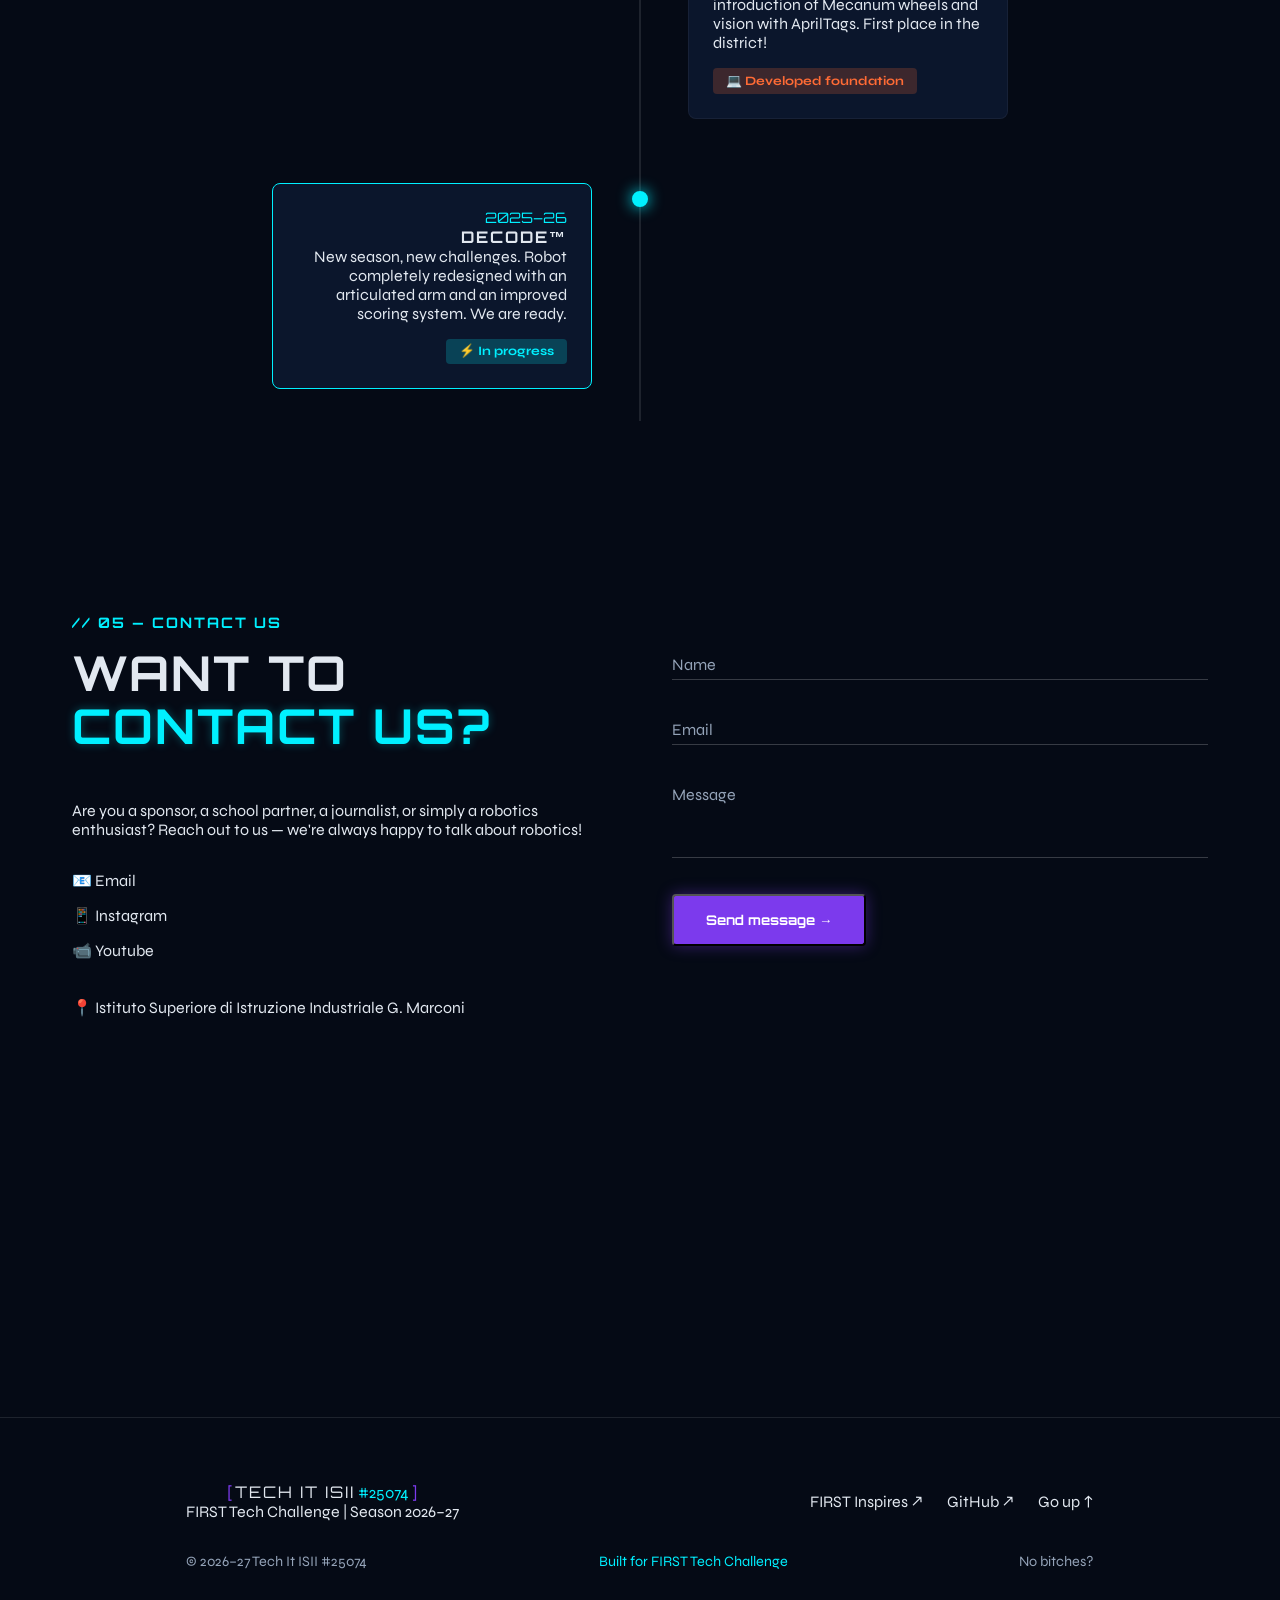
==== commit 8e2710da: "Update index.html" ====
--- a/PAGES/index.html
+++ b/PAGES/index.html
@@ -224,11 +224,13 @@
     <div class="container">
       <div class="section-label">// 03 — OUR TEAM</div>
       <h2 class="section-title center">The Minds Behind<br><em>Our Robot</em></h2>
+      <h2>Our Students</h2>
+      <br>
       <div class="team-grid">
         <div class="member-card" data-tilt>
           <div class="member-avatar" style="--c:#00f0ff">AI</div>
           <h4 class="member-name">Alessandro Imberti</h4>
-          <span class="member-role">Team Captain · Developing</span>
+          <span class="member-role">Team Captain · Software Eng.</span>
           <div class="member-skills">
             <span>Java</span><span>Autonomous</span>
           </div>
@@ -236,7 +238,7 @@
         <div class="member-card" data-tilt>
           <div class="member-avatar" style="--c:#ff6b35">KH</div>
           <h4 class="member-name">Kabir Husejnovic</h4>
-          <span class="member-role">Lead Engineer · CAD</span>
+          <span class="member-role">Lead Building Eng. · CAD</span>
           <div class="member-skills">
             <span>Fusion 360</span><span>Meccanica</span>
           </div>
@@ -245,7 +247,7 @@
           <div class="member-card" data-tilt>
             <div class="member-avatar" style="--c:#7c3aed">LIM</div>
             <h4 class="member-name">Luca Illica Magrini</h4>
-            <span class="member-role">Lead Software Dev · Vision</span>
+            <span class="member-role">Lead Software Eng. · Vision</span>
             <div class="member-skills">
               <span>Husky Lens</span><span>Pedro Pathing</span>
             </div>
@@ -273,6 +275,68 @@
           <span class="member-role">Design · Media</span>
           <div class="member-skills">
             <span>Canva</span><span>Social</span>
+          </div>
+        </div>
+        <div class="member-card" data-tilt>
+          <div class="member-avatar" style="--c:#fc0303">MO</div>
+          <h4 class="member-name">Manuel Ottola</h4>
+          <span class="member-role">Design · Media</span>
+          <div class="member-skills">
+            <span>Canva</span><span>Social</span>
+          </div>
+        </div>
+        <div class="member-card" data-tilt>
+          <div class="member-avatar" style="--c:#f5f0f0">RG</div>
+          <h4 class="member-name">Riccardo Geria</h4>
+          <span class="member-role">Build · Design</span>
+          <div class="member-skills">
+            <span>Autonomous</span><span>Canva</span>
+          </div>
+        </div>
+      </div>
+      <br>
+      <h2>Our Mentors</h2>
+      <br>
+      <div class="team-grid">
+        <div class="member-card" data-tilt>
+          <div class="member-avatar" style="--c:#154fed">AP</div>
+          <h4 class="member-name">Alessandro Picchi</h4>
+          <span class="member-role">Dev. Mentor</span>
+          <div class="member-skills">
+            <span>Mentor</span><span>Development</span>
+          </div>
+        </div>
+          <div class="member-card" data-tilt>
+            <div class="member-avatar" style="--c:#ed8815">AM</div>
+              <h4 class="member-name">Ahmed Moustafa</h4>
+              <span class="member-role">Build Mentor</span>
+            <div class="member-skills">
+              <span>Mentor</span><span>Building</span>
+            </div>
+          </div>
+          <div class="member-card" data-tilt>
+            <div class="member-avatar" style="--c:#20ed15">LM</div>
+              <h4 class="member-name">Lorenzo Marchettini</h4>
+              <span class="member-role">Build Mentor</span>
+            <div class="member-skills">
+              <span>Mentor</span><span>Building</span>
+            </div>
+          </div>
+          <div class="member-card" data-tilt>
+            <div class="member-avatar" style="--c:#eded15">AA</div>
+              <h4 class="member-name">Anthony Aramini</h4>
+              <span class="member-role">Dev. Mentor</span>
+            <div class="member-skills">
+              <span>Mentor</span><span>Development</span>
+            </div>
+          </div>
+          <div class="member-card" data-tilt>
+            <div class="member-avatar" style="--c:#15edd8">MP</div>
+              <h4 class="member-name">Mattia Passafonti</h4>
+              <span class="member-role">Build Mentor</span>
+            <div class="member-skills">
+              <span>Mentor</span><span>Building</span>
+            </div>
           </div>
         </div>
       </div>
